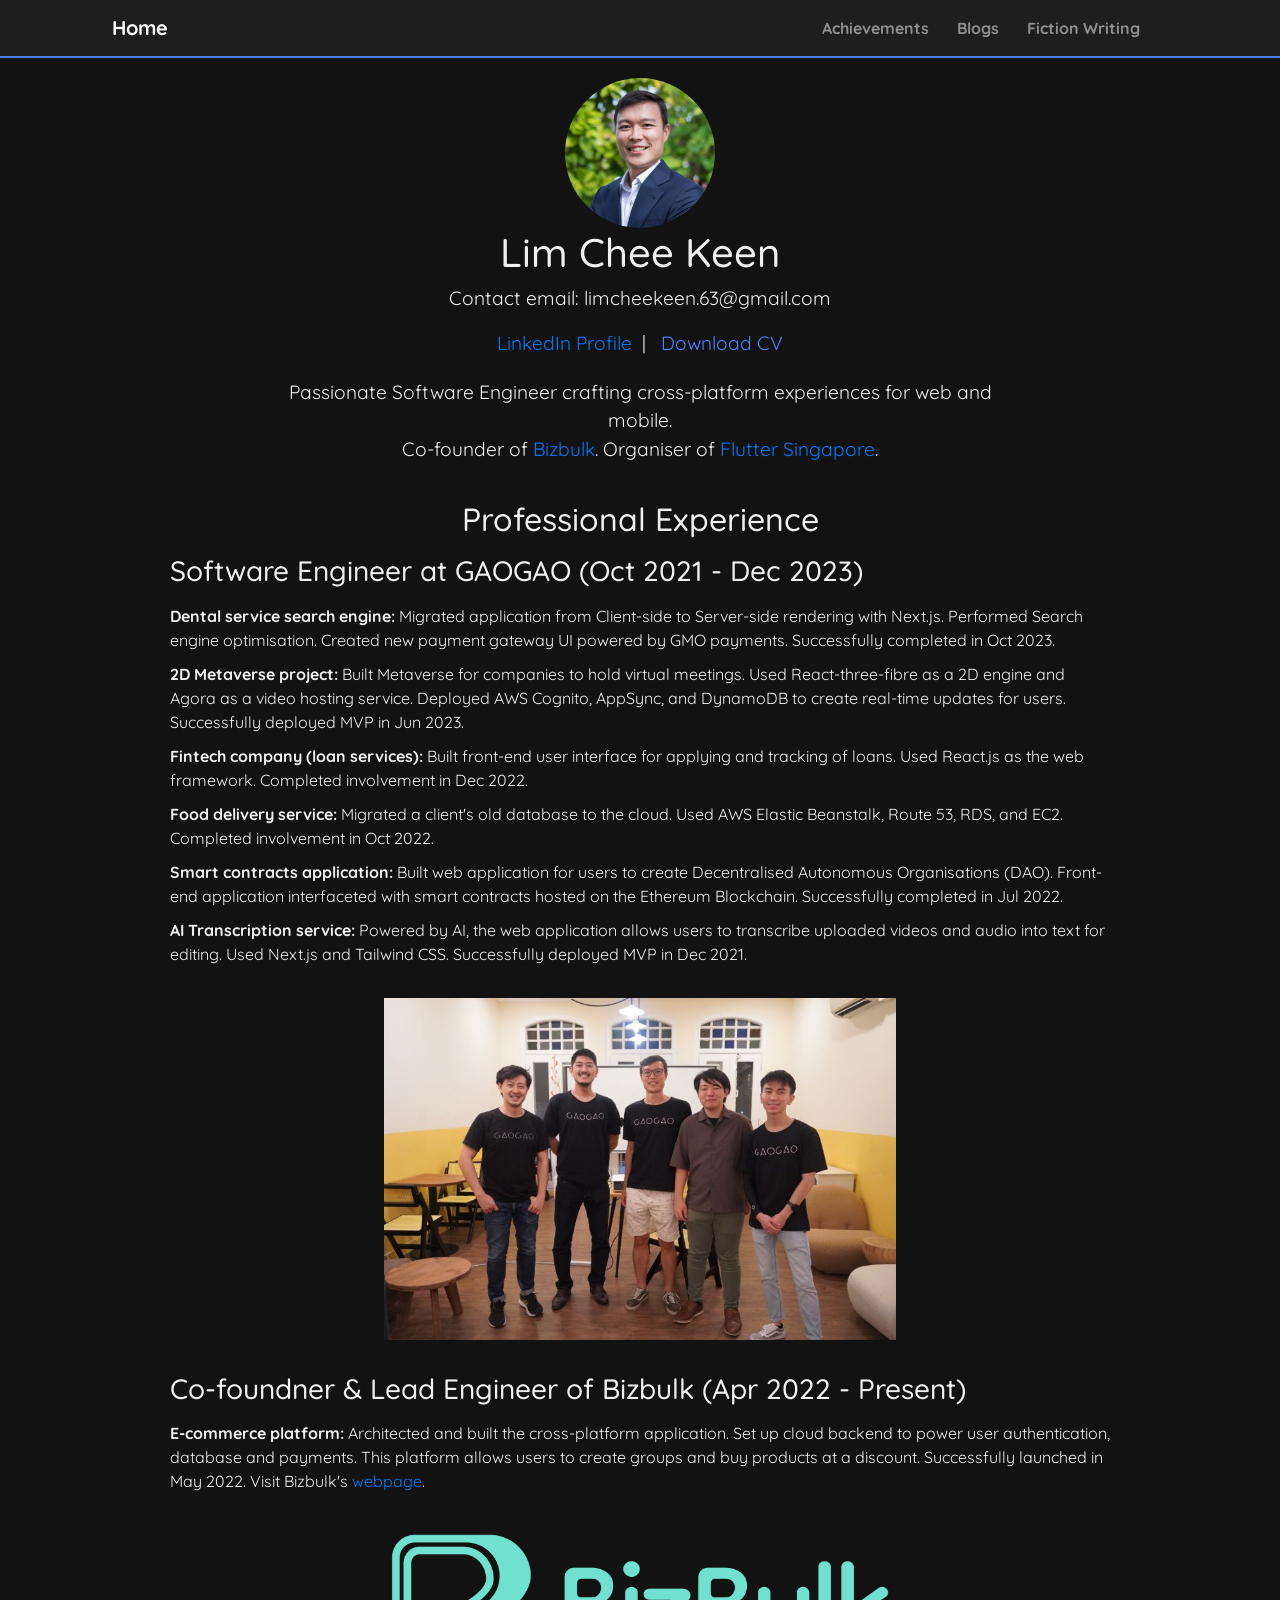
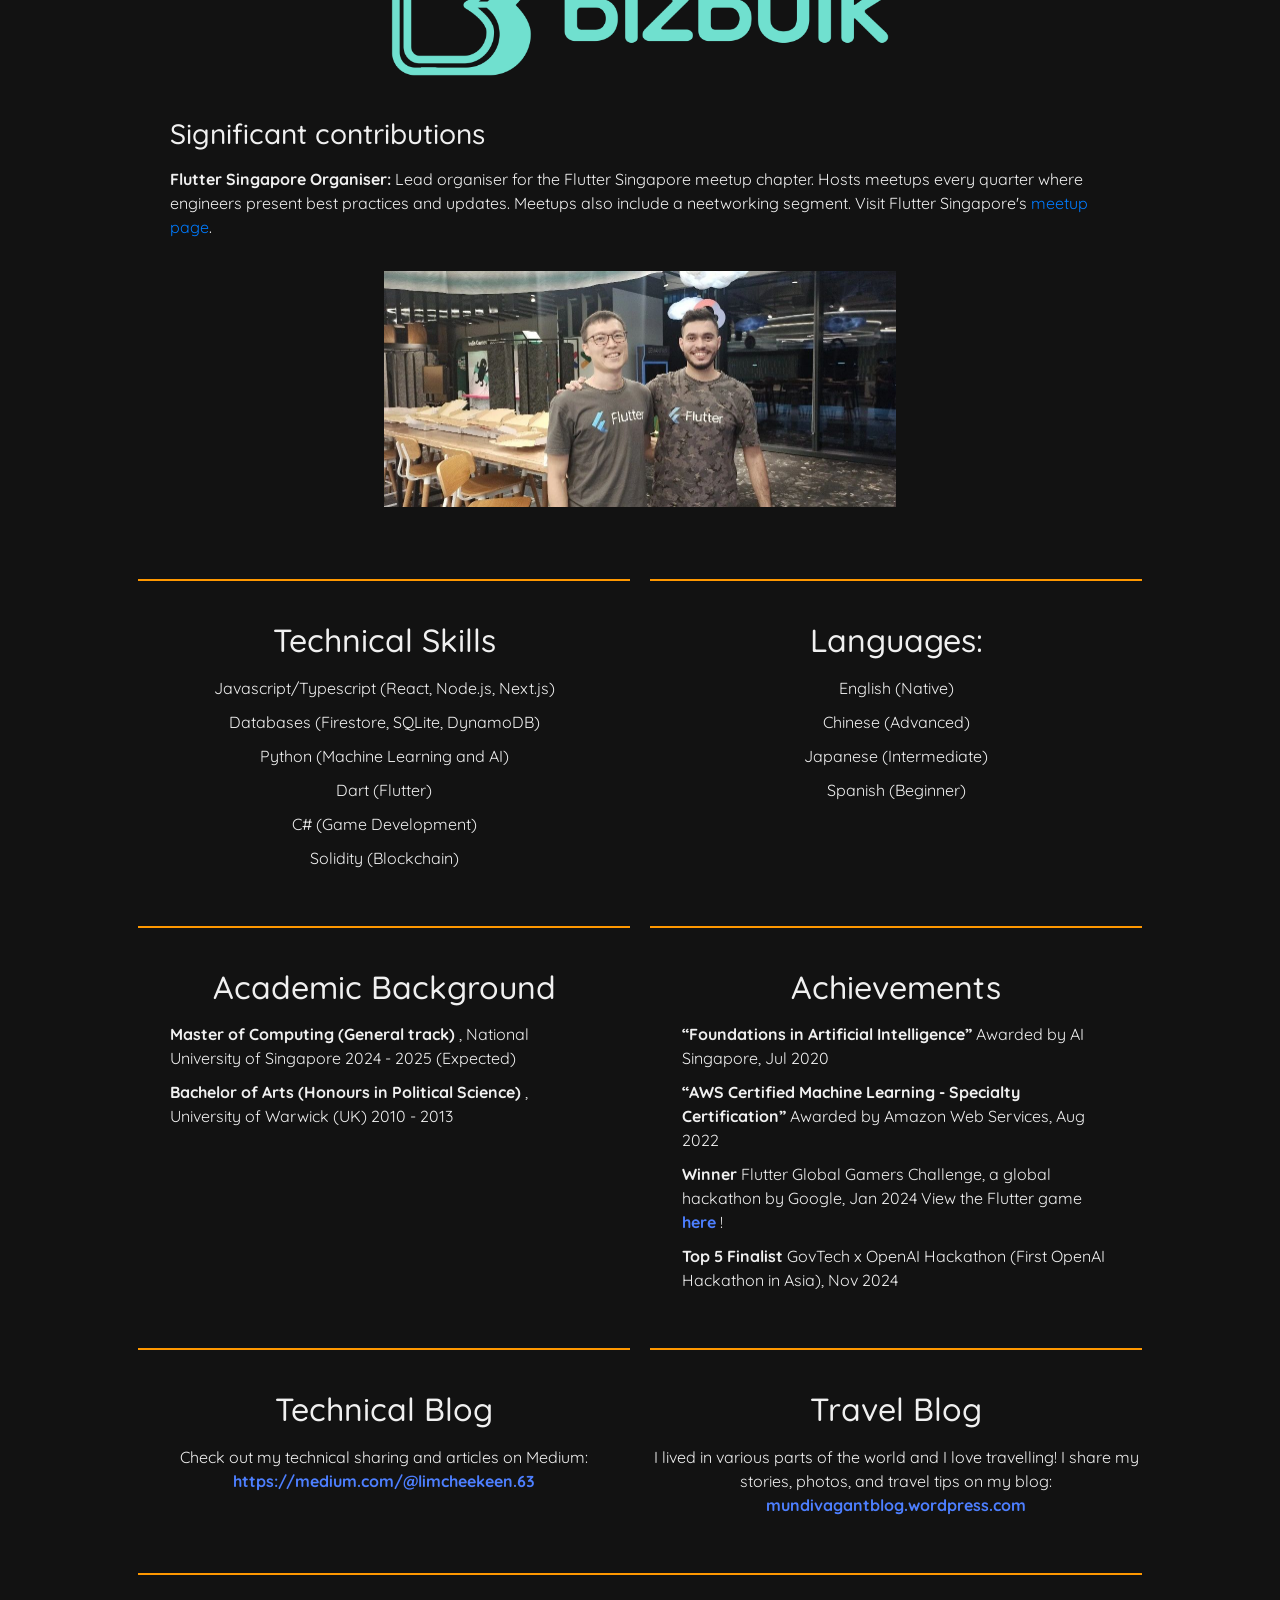
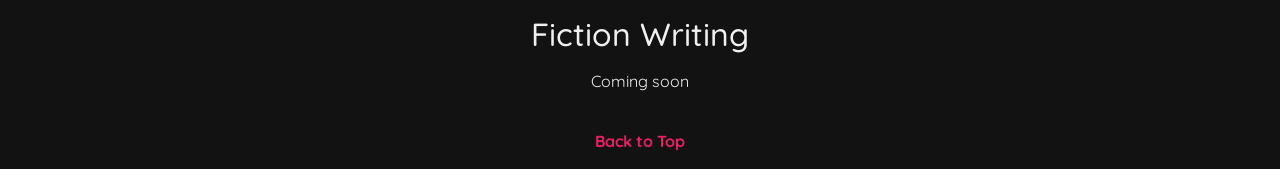
==== index.html @ 268c81da "revamped website" ====
<!DOCTYPE html>
<html lang="en">
  <head>
    <meta charset="UTF-8" />
    <meta name="viewport" content="width=device-width, initial-scale=1.0" />
    <title>Lim Chee Keen's CV</title>
    <link
      href="https://stackpath.bootstrapcdn.com/bootstrap/4.5.2/css/bootstrap.min.css"
      rel="stylesheet"
    />
    <link
      href="https://fonts.googleapis.com/css?family=Quicksand"
      rel="stylesheet"
    />
    <link rel="stylesheet" href="styles.css" />
  </head>

  <body>
    <nav class="navbar navbar-expand-lg navbar-dark">
      <a class="navbar-brand" href="#">Home</a>
      <button
        class="navbar-toggler"
        type="button"
        data-toggle="collapse"
        data-target="#navbarNav"
        aria-controls="navbarNav"
        aria-expanded="false"
        aria-label="Toggle navigation"
      >
        <span class="navbar-toggler-icon"></span>
      </button>
      <div class="collapse navbar-collapse" id="navbarNav">
        <ul class="navbar-nav ml-auto">
          <li class="nav-item">
            <a class="nav-link" href="#achievements">Achievements</a>
          </li>
          <li class="nav-item">
            <a class="nav-link" href="#blogs">Blogs</a>
          </li>
          <li class="nav-item">
            <a class="nav-link" href="#fiction">Fiction Writing</a>
          </li>
        </ul>
      </div>
    </nav>
    <div id="custom-scroller"></div>

    <div class="header-wrapper" id="home">
      <div class="header" id="home">
        <img src="profile_picture.png" alt="Lim Chee Keen's Profile Picture" />
        <h1>Lim Chee Keen</h1>
        <p>Contact email: limcheekeen.63@gmail.com</p>
        <a
          href="https://www.linkedin.com/in/chee-keen-lim-3487a0145/"
          target="_blank"
          >LinkedIn Profile</a
        >&nbsp; | &nbsp;
        <a href="lim_chee_keen.pdf" download style="color: #4d7fff"
          >Download CV</a
        >
        <p class="tagline">
          Passionate Software Engineer crafting cross-platform experiences for
          web and mobile.<br />
          Co-founder of
          <a href="https://bizbulk.com/" target="_blank">Bizbulk</a>. Organiser
          of
          <a href="https://www.meetup.com/flutter-singapore/" target="_blank"
            >Flutter Singapore</a
          >.
        </p>
      </div>
    </div>

    <div class="content">
      <div class="section">
        <h2 style="text-align: center">Professional Experience</h2>
        <h3>Software Engineer at GAOGAO (Oct 2021 - Dec 2023)</h3>
        <ul>
          <li>
            <strong>Dental service search engine:</strong> Migrated application
            from Client-side to Server-side rendering with Next.js. Performed
            Search engine optimisation. Created new payment gateway UI powered
            by GMO payments. Successfully completed in Oct 2023.
          </li>
          <li>
            <strong>2D Metaverse project:</strong> Built Metaverse for companies
            to hold virtual meetings. Used React-three-fibre as a 2D engine and
            Agora as a video hosting service. Deployed AWS Cognito, AppSync, and
            DynamoDB to create real-time updates for users. Successfully
            deployed MVP in Jun 2023.
          </li>
          <li>
            <strong>Fintech company (loan services):</strong> Built front-end
            user interface for applying and tracking of loans. Used React.js as
            the web framework. Completed involvement in Dec 2022.
          </li>
          <li>
            <strong>Food delivery service:</strong> Migrated a client's old
            database to the cloud. Used AWS Elastic Beanstalk, Route 53, RDS,
            and EC2. Completed involvement in Oct 2022.
          </li>
          <li>
            <strong>Smart contracts application:</strong> Built web application
            for users to create Decentralised Autonomous Organisations (DAO).
            Front-end application interfaceted with smart contracts hosted on
            the Ethereum Blockchain. Successfully completed in Jul 2022.
          </li>
          <li>
            <strong>AI Transcription service:</strong> Powered by AI, the web
            application allows users to transcribe uploaded videos and audio
            into text for editing. Used Next.js and Tailwind CSS. Successfully
            deployed MVP in Dec 2021.
          </li>
        </ul>
      </div>
      <div class="image-container">
        <img src="gaogao_team.jpg" alt="GAOGAO team" class="image" />
      </div>
      <div class="section">
        <h3>Co-foundner & Lead Engineer of Bizbulk (Apr 2022 - Present)</h3>
        <ul>
          <li>
            <strong>E-commerce platform:</strong> Architected and built the
            cross-platform application. Set up cloud backend to power user
            authentication, database and payments. This platform allows users to
            create groups and buy products at a discount. Successfully launched
            in May 2022. Visit Bizbulk's <a href="https://bizbulk.com/" target="_blank">webpage</a>.
          </li>
        </ul>
      </div>
      <div class="image-container">
        <img src="bizbulk_logo.png" alt="Bizbulk" class="image" />
      </div>
      <div class="section">
        <h3>Significant contributions</h3>
        <ul>
          <li>
            <strong>Flutter Singapore Organiser:</strong> Lead organiser for the
            Flutter Singapore meetup chapter. Hosts meetups every quarter where
            engineers present best practices and updates. Meetups also include a
            neetworking segment. Visit Flutter Singapore's <a href="https://www.meetup.com/flutter-singapore/" target="_blank"
            >meetup page</a
          >.
          </li>
        </ul>
      </div>
      <div class="image-container">
        <img src="flutter_org.jpg" alt="Flutter organiser" class="image" />
      </div>

      <div class="container">
        <div class="section">
          <hr
            style="border: 1px solid var(--section-separator); margin: 40px 0"
          />
          <h2>Technical Skills</h2>

          <ul style="text-align: center">
            <li style="color: var(--text-green)">
              Javascript/Typescript (React, Node.js, Next.js)
            </li>
            <li style="color: var(--text-orange)">
              Databases (Firestore, SQLite, DynamoDB)
            </li>
            <li style="color: var(--text-blue)">
              Python (Machine Learning and AI)
            </li>
            <li style="color: var(--text-orange)">Dart (Flutter)</li>
            <li style="color: var(--text-green)">C# (Game Development)</li>
            <li style="color: var(--text-orange)">Solidity (Blockchain)</li>
          </ul>
        </div>

        <div class="section">
          <hr
            style="border: 1px solid var(--section-separator); margin: 40px 0"
          />
          <h2>Languages:</h2>
          <ul style="text-align: center">
            <li style="color: var(--text-green)">English (Native)</li>
            <li style="color: var(--text-orange)">Chinese (Advanced)</li>
            <li style="color: var(--text-blue)">Japanese (Intermediate)</li>
            <li style="color: var(--text-orange)">Spanish (Beginner)</li>
          </ul>
        </div>
      </div>

      <div class="container" id="achievements">
        <div class="section">
          <hr
            style="border: 1px solid var(--section-separator); margin: 40px 0"
          />
          <h2>Academic Background</h2>
          <ul>
            <li>
              <strong>Master of Computing (General track)</strong>
              , National University of Singapore
              <span style="color: var(--text-green)"
                >2024 - 2025 (Expected)</span
              >
            </li>
            <li>
              <strong>Bachelor of Arts (Honours in Political Science)</strong>
              , University of Warwick (UK)
              <span style="color: var(--text-green)">2010 - 2013</span>
            </li>
          </ul>
        </div>

        <div class="section">
          <hr
            style="border: 1px solid var(--section-separator); margin: 40px 0"
          />
          <h2 style="text-align: center; color: var(--text-orange)">
            Achievements
          </h2>
          <ul class="achievements-list">
            <li>
              <strong>“Foundations in Artificial Intelligence”</strong>
              Awarded by
              <span style="color: var(--text-orange)">AI Singapore</span>,
              <span style="color: var(--text-green)">Jul 2020</span>
            </li>
            <li>
              <strong
                >“AWS Certified Machine Learning - Specialty
                Certification”</strong
              >
              Awarded by
              <span style="color: var(--text-orange)">Amazon Web Services</span
              >,
              <span style="color: var(--text-green)">Aug 2022</span>
            </li>
            <li>
              <strong>Winner</strong>
              Flutter Global Gamers Challenge, a global hackathon by
              <span style="color: var(--text-orange)">Google</span>,
              <span style="color: var(--text-green)">Jan 2024</span>
              View the Flutter game
              <a
                href="https://xjyribro.github.io/xjyribro.gomiland.io/"
                target="_blank"
                style="color: var(--highlight-blue); font-weight: bold"
              >
                here
              </a>!
            </li>
            <li>
              <strong>Top 5 Finalist</strong>
              GovTech x OpenAI Hackathon (First OpenAI Hackathon in Asia),
              <span style="color: var(--text-green)">Nov 2024</span>
            </li>
          </ul>
        </div>
      </div>

      <div class="container" id="blogs">
        <div class="section">
          <hr
            style="border: 1px solid var(--section-separator); margin: 40px 0"
          />
          <h2 style="text-align: center; color: var(--text-green)">
            Technical Blog
          </h2>
          <p style="text-align: center">
            Check out my technical sharing and articles on Medium: <br />
            <a
              href="https://medium.com/@limcheekeen.63"
              target="_blank"
              style="color: var(--highlight-blue); font-weight: bold"
            >
              https://medium.com/@limcheekeen.63
            </a>
          </p>
        </div>
        <div class="section" id="travel-blog">
          <hr
            style="border: 1px solid var(--section-separator); margin: 40px 0"
          />
          <h2 style="text-align: center; color: var(--text-orange)">
            Travel Blog
          </h2>
          <p style="text-align: center">
            I lived in various parts of the world and I love travelling! I share
            my stories, photos, and travel tips on my blog: <br />
            <a
              href="https://mundivagantblog.wordpress.com"
              target="_blank"
              style="color: var(--highlight-blue); font-weight: bold"
            >
              mundivagantblog.wordpress.com
            </a>
          </p>
        </div>
      </div>

      <div class="container" id="fiction">
        <div class="section">
          <hr
            style="border: 1px solid var(--section-separator); margin: 40px 0"
          />
          <h2 style="text-align: center; color: var(--text-green)">
            Fiction Writing
          </h2>
          <p style="text-align: center">Coming soon</p>
        </div>
      </div>
      <p style="text-align: center; margin-top: 20px">
        <a href="#home" style="color: var(--text-red); font-weight: bold"
          >Back to Top</a
        >
      </p>
    </div>
    <script src="https://code.jquery.com/jquery-3.6.0.min.js"></script>
    <script src="https://cdn.jsdelivr.net/npm/@popperjs/core@2.9.3/dist/umd/popper.min.js"></script>
    <script src="https://stackpath.bootstrapcdn.com/bootstrap/4.5.2/js/bootstrap.min.js"></script>
    <script>
      document.addEventListener("scroll", () => {
        const scrollTop =
          document.documentElement.scrollTop || document.body.scrollTop
        const scrollHeight =
          document.documentElement.scrollHeight -
          document.documentElement.clientHeight
        const scrollPercent = (scrollTop / scrollHeight) * 100

        document.getElementById("custom-scroller").style.width =
          scrollPercent + "%"
      })
    </script>
    <script>
      function updateGreenBarPosition() {
        const navbar = document.querySelector(".navbar") // Select the navbar
        const textGreen = document.getElementById("custom-scroller") // Select the green bar

        if (navbar && textGreen) {
          const navbarHeight = navbar.offsetHeight // Get the navbar height
          textGreen.style.top = `${navbarHeight}px` // Adjust the green bar position
        }
      }

      // Set up the ResizeObserver
      const navbar = document.querySelector(".navbar")
      if (navbar) {
        const resizeObserver = new ResizeObserver(() => {
          updateGreenBarPosition() // Callback when the navbar height changes
        })

        resizeObserver.observe(navbar) // Start observing the navbar element
      }

      // Run the function when the page loads
      window.addEventListener("DOMContentLoaded", updateGreenBarPosition)

      // Listen for the click event on the navbar toggler button
      const navbarToggler = document.querySelector(".navbar-toggler")
      if (navbarToggler) {
        navbarToggler.addEventListener("click", () => {
          // Force a reflow to ensure ResizeObserver gets triggered
          navbar.offsetHeight // Accessing this property forces the browser to recalculate layout
        })
      }
    </script>
  </body>
</html>
---- styles.css ----
:root {
  --primary-bg: #121212;
  --secondary-bg: #241a07;
  --primary-text: #f0f0f0;
  --primary-border: #4d7fff;
  --highlight-blue: #4d7fff;
  --scrollbar-bg: #1e1e1e;
  --scrollbar-thumb: #27324e;
  --scrollbar-thumb-hover: #5670be;
  --scrollbar-scroller: #4caf50;
  --section-separator: #ff9800;
  /* --text-blue: #4d7fff;
  --text-green: #4caf50;
  --text-orange: #ff9800; */
  --text-red: #e91e63;
  --navbar-height: 56px;
  --text-padding: 32px;
}

body {
  font-family: "Quicksand", sans-serif;
  background-color: var(--primary-bg);
  color: var(--primary-text);
  scrollbar-width: thin;
  scrollbar-color: var(--scrollbar-thumb) var(--scrollbar-bg);
}

.navbar {
  position: sticky;
  top: 0;
  z-index: 1000;
  background-color: var(--scrollbar-bg);
  border-bottom: 2px solid var(--primary-border);
}

@media (min-width: 600px) {
  .navbar {
    padding-left: 100px;
    padding-right: 100px;
  }
}

.navbar-content {
  display: flex;
  margin: auto;
  justify-content: space-between;
  width: 70%;
  align-items: center;
  margin: 0 auto;
}

.navbar a {
  color: var(--primary-text);
  font-weight: bold;
  margin-left: 12px;
}

.navbar a:hover {
  color: var(--highlight-blue);
}

.navbar-toggler {
  border: none;
}

#custom-scroller {
  position: fixed;
  left: 0;
  width: 100%;
  height: 5px;
  background-color: var(--scrollbar-scroller);
  z-index: 1001;
}

a[href="#home"] {
  text-decoration: none;
}

@keyframes gradientScroll {
  0% {
    background-position: 0% 0%;
  }
  50% {
    background-position: 100% 0%;
  }
  100% {
    background-position: 0% 0%;
  }
}

.header-wrapper {
  width: 100%;
  background: linear-gradient(
    to right,
    #121212,
    #121212,
    #121212,
    #1a130a,
    #241a0f,
    #2d2013
  );
  background-size: 1100% 100%;
  animation: gradientScroll 10s linear infinite;
}

.header {
  text-align: center;
  margin-left: auto;
  margin-right: auto;
  font-size: 1.2em;
  padding-top: 20px;
  padding-bottom: 10px;
  margin-bottom: 10px;
  width: 60%;
}

.header img {
  width: 150px;
  border-radius: 50%;
}

.image-container {
  margin-top: 32px;
  margin-bottom: 32px;
  text-align: center;
}

.image {
  max-width: 50%;
  height: auto;
  display: inline-block;
}

.tagline {
  margin-top: 20px;
}

h2 {
  text-align: center;
  padding-left: var(--text-padding);
  padding-right: var(--text-padding);
  margin-bottom: 16px;
}

h3 {
  color: var(--primary-text);
  padding-left: var(--text-padding);
  padding-right: var(--text-padding);
  margin-bottom: 16px;
}

.content {
  margin-left: auto;
  margin-right: auto;
  width: 80%;
}

.container {
  display: flex;
  flex-direction: column;
  padding: 0;
}

.section {
  flex: 1;
}

ul {
  list-style-type: none;
  padding-left: var(--text-padding);
  padding-right: var(--text-padding);
}

.section li {
  margin-bottom: 10px;
}

@media (min-width: 1024px) {
  .container {
    flex-direction: row;
    align-items: flex-start;
    padding: 0;
  }
  .section {
    margin: 0 10px;
  }
}

::-webkit-scrollbar {
  width: 12px;
}

::-webkit-scrollbar-track {
  background: var(--scrollbar-bg);
  border-radius: 10px;
}

::-webkit-scrollbar-thumb {
  background-color: var(--scrollbar-thumb);
  border-radius: 10px;
  border: 3px solid var(--scrollbar-bg);
}

::-webkit-scrollbar-thumb:hover {
  background-color: var(--scrollbar-thumb-hover);
}
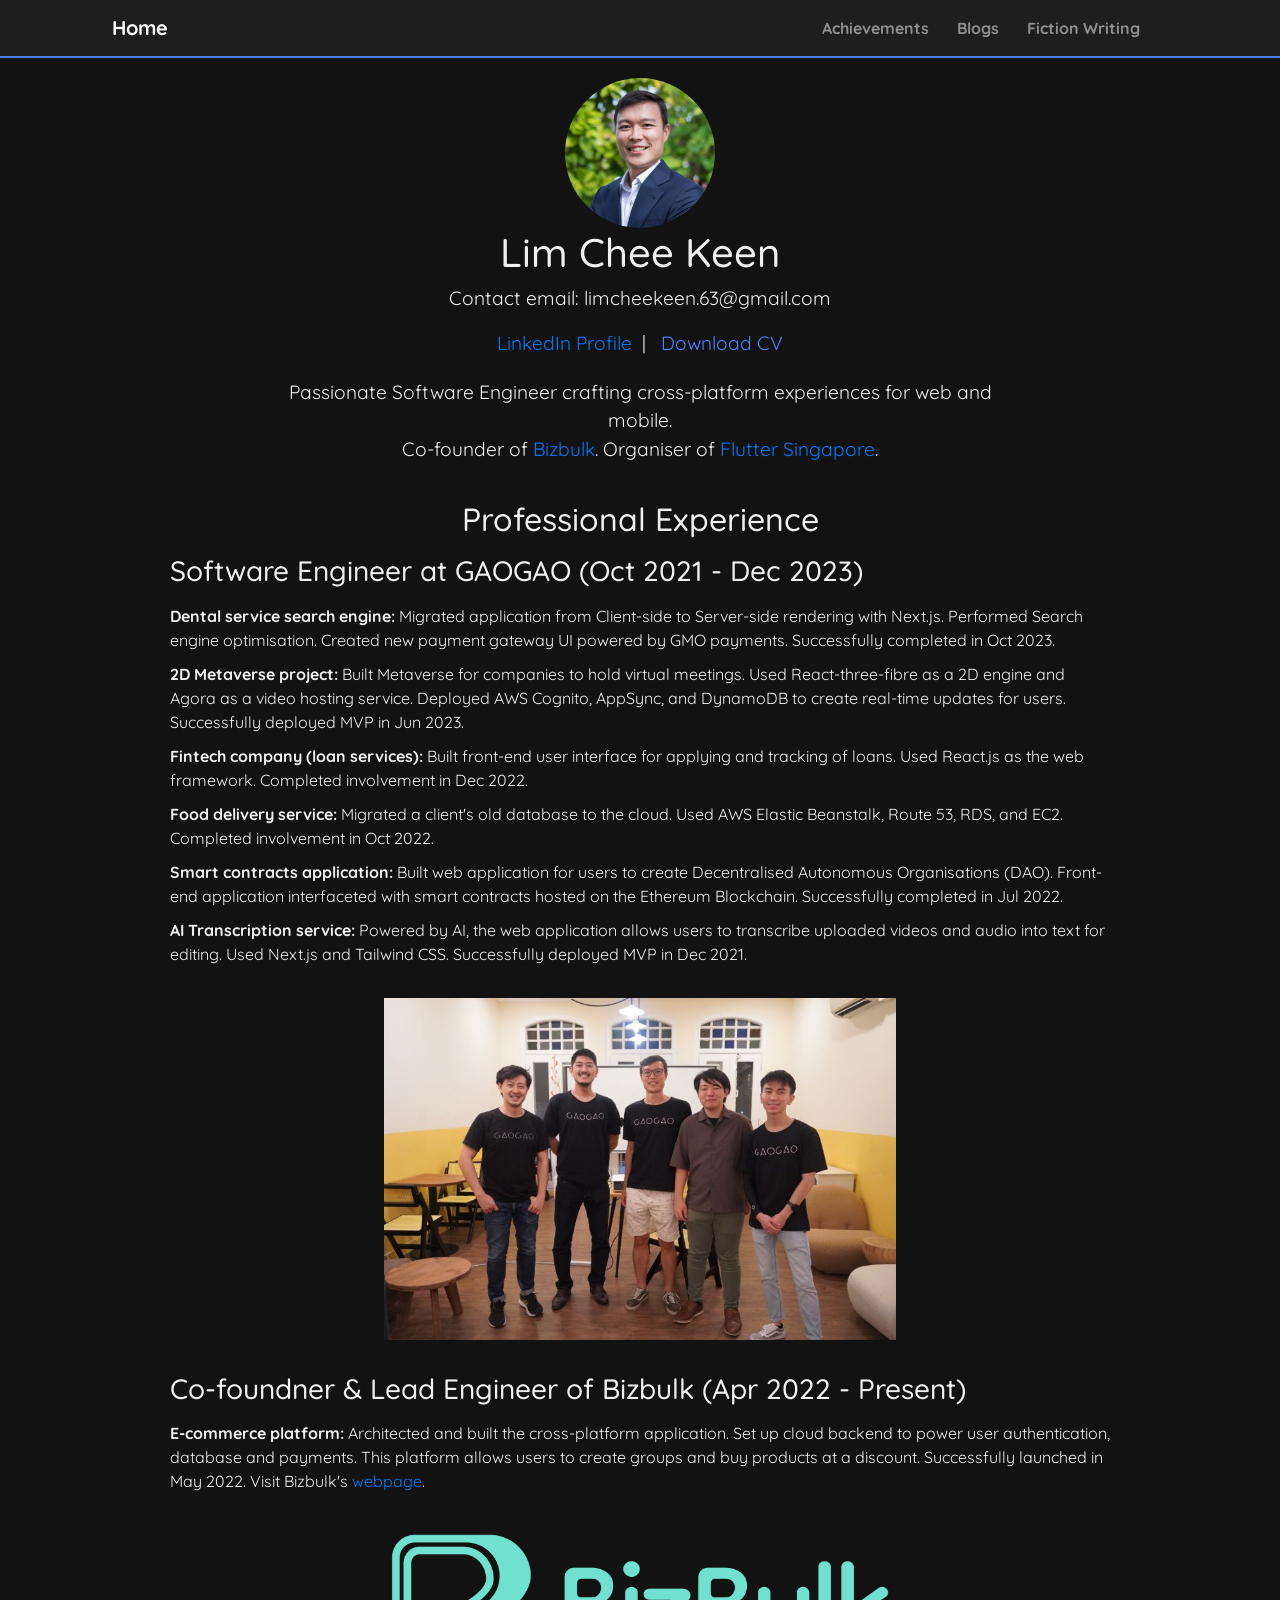
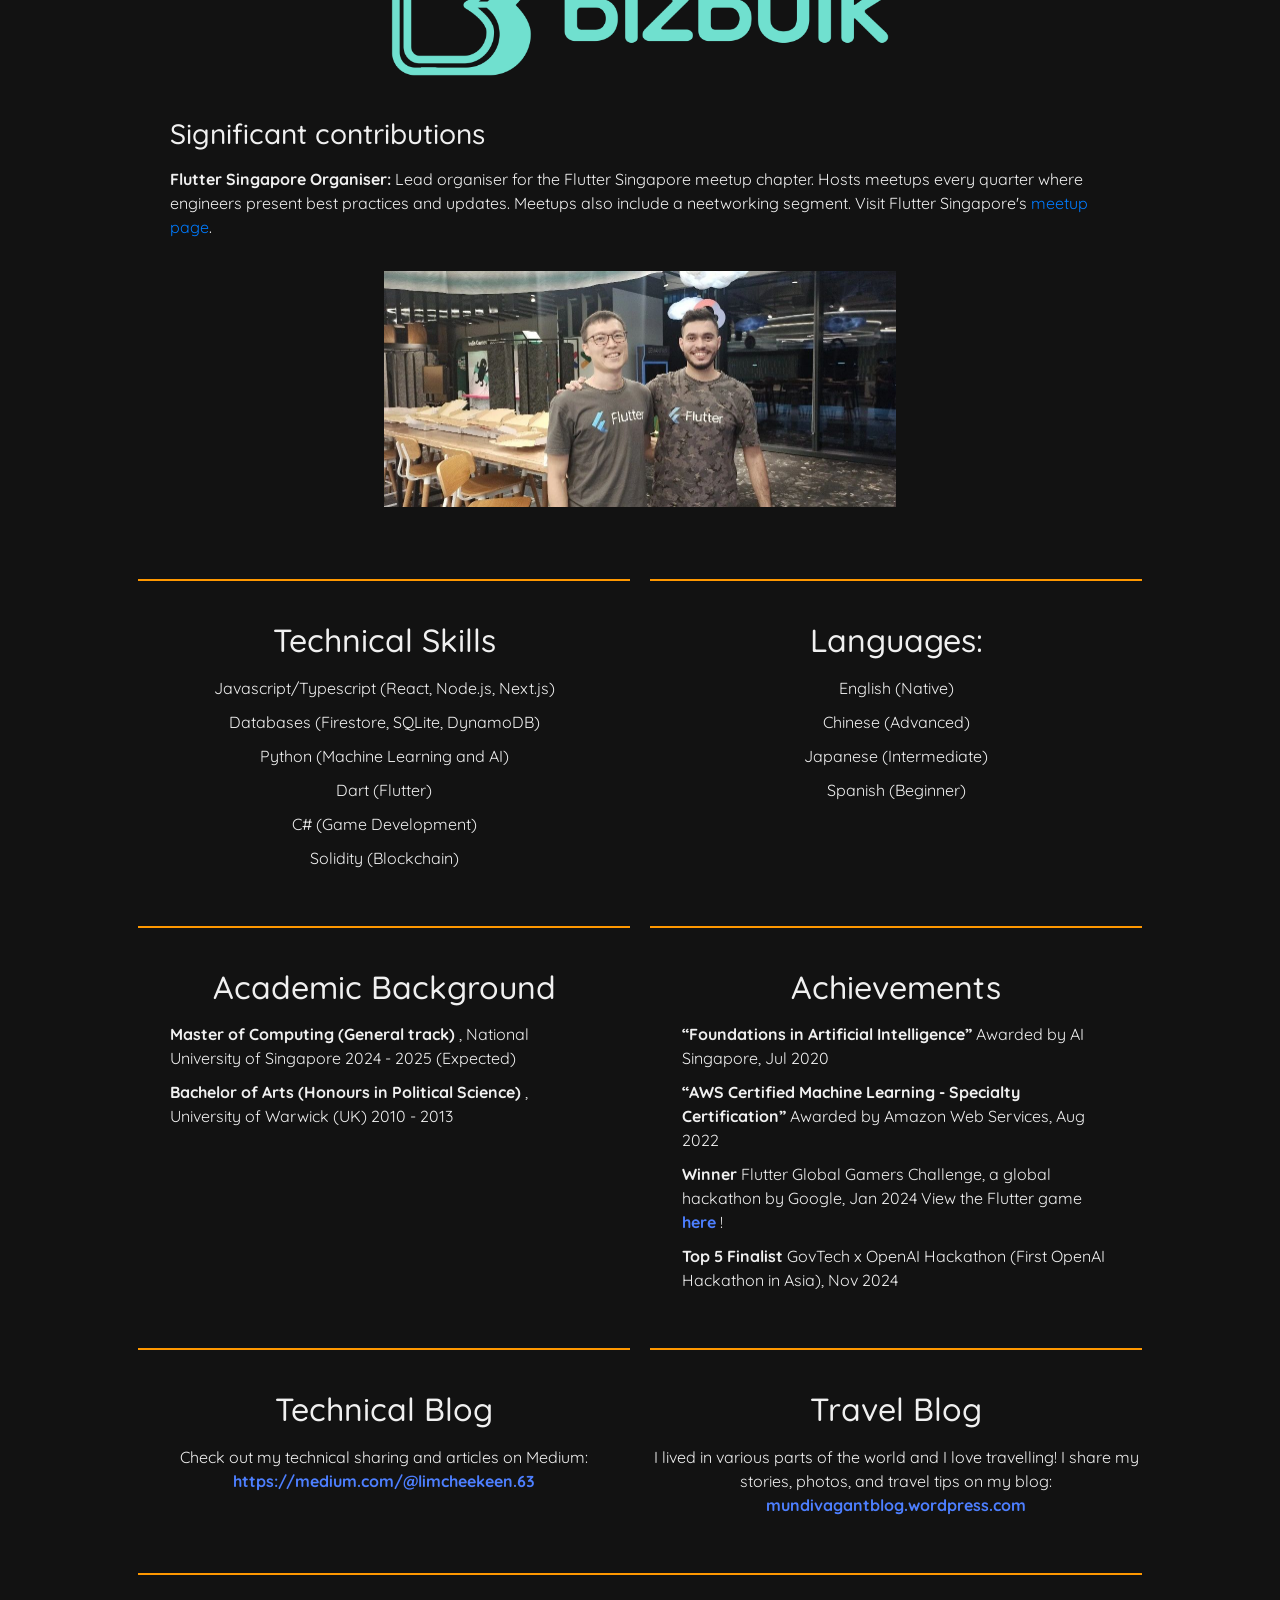
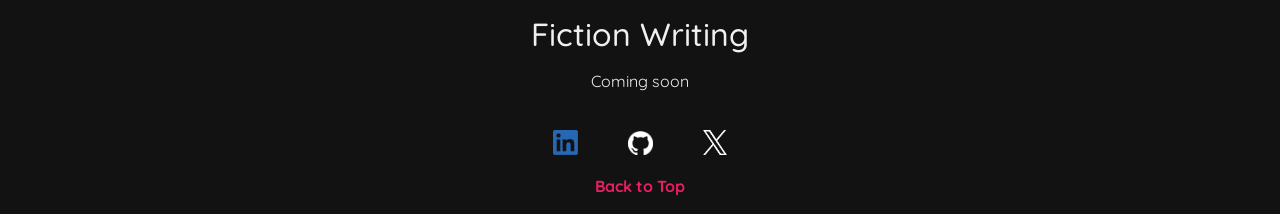
==== commit de6d21ff: "added animation for webpage. added social icons" ====
--- a/index.html
+++ b/index.html
@@ -124,7 +124,8 @@
             cross-platform application. Set up cloud backend to power user
             authentication, database and payments. This platform allows users to
             create groups and buy products at a discount. Successfully launched
-            in May 2022. Visit Bizbulk's <a href="https://bizbulk.com/" target="_blank">webpage</a>.
+            in May 2022. Visit Bizbulk's
+            <a href="https://bizbulk.com/" target="_blank">webpage</a>.
           </li>
         </ul>
       </div>
@@ -138,9 +139,10 @@
             <strong>Flutter Singapore Organiser:</strong> Lead organiser for the
             Flutter Singapore meetup chapter. Hosts meetups every quarter where
             engineers present best practices and updates. Meetups also include a
-            neetworking segment. Visit Flutter Singapore's <a href="https://www.meetup.com/flutter-singapore/" target="_blank"
-            >meetup page</a
-          >.
+            neetworking segment. Visit Flutter Singapore's
+            <a href="https://www.meetup.com/flutter-singapore/" target="_blank"
+              >meetup page</a
+            >.
           </li>
         </ul>
       </div>
@@ -242,8 +244,8 @@
                 target="_blank"
                 style="color: var(--highlight-blue); font-weight: bold"
               >
-                here
-              </a>!
+                here </a
+              >!
             </li>
             <li>
               <strong>Top 5 Finalist</strong>
@@ -305,6 +307,27 @@
           <p style="text-align: center">Coming soon</p>
         </div>
       </div>
+
+      <div class="social-icons">
+        <a
+          href="https://www.linkedin.com/in/ck-lim11/"
+          target="_blank"
+          aria-label="LinkedIn"
+        >
+          <img src="linkedin.png" alt="LinkedIn Icon" />
+        </a>
+        <a
+          href="https://github.com/xjyribro"
+          target="_blank"
+          aria-label="GitHub"
+        >
+          <img src="github.png" alt="GitHub Icon" />
+        </a>
+        <a href="https://x.com/lcheekeen" target="_blank" aria-label="Twitter">
+          <img src="x_icon.png" alt="Twitter Icon" />
+        </a>
+      </div>
+
       <p style="text-align: center; margin-top: 20px">
         <a href="#home" style="color: var(--text-red); font-weight: bold"
           >Back to Top</a
@@ -360,5 +383,26 @@
         })
       }
     </script>
+    <script>
+      document.addEventListener("DOMContentLoaded", () => {
+        const images = document.querySelectorAll(".image")
+
+        const observer = new IntersectionObserver(
+          (entries) => {
+            entries.forEach((entry) => {
+              if (entry.isIntersecting) {
+                entry.target.classList.add("visible")
+                observer.unobserve(entry.target) // Stop observing after it's visible
+              }
+            })
+          },
+          { threshold: 0.1 } // Trigger when 10% of the image is visible
+        )
+
+        images.forEach((image) => {
+          observer.observe(image)
+        })
+      })
+    </script>
   </body>
 </html>
--- a/styles.css
+++ b/styles.css
@@ -119,6 +119,31 @@
   border-radius: 50%;
 }
 
+.social-icons {
+  margin: 20px 0;
+  display: flex;
+  justify-content: center;
+  gap: 50px;
+}
+
+.social-icons a {
+  display: inline-block;
+  width: 25px;
+  height: 25px;
+  transition: transform 0.3s ease;
+}
+
+.social-icons a img {
+  width: 100%;
+  height: 100%;
+  object-fit: contain;
+}
+
+.social-icons a:hover {
+  transform: scale(1.2);
+  cursor: pointer;
+}
+
 .image-container {
   margin-top: 32px;
   margin-bottom: 32px;
@@ -129,6 +154,14 @@
   max-width: 50%;
   height: auto;
   display: inline-block;
+  transition: transform 1.5s ease;
+  transform: scale(1.2);
+  opacity: 0;
+}
+
+.image.visible {
+  transform: scale(1);
+  opacity: 1;
 }
 
 .tagline {
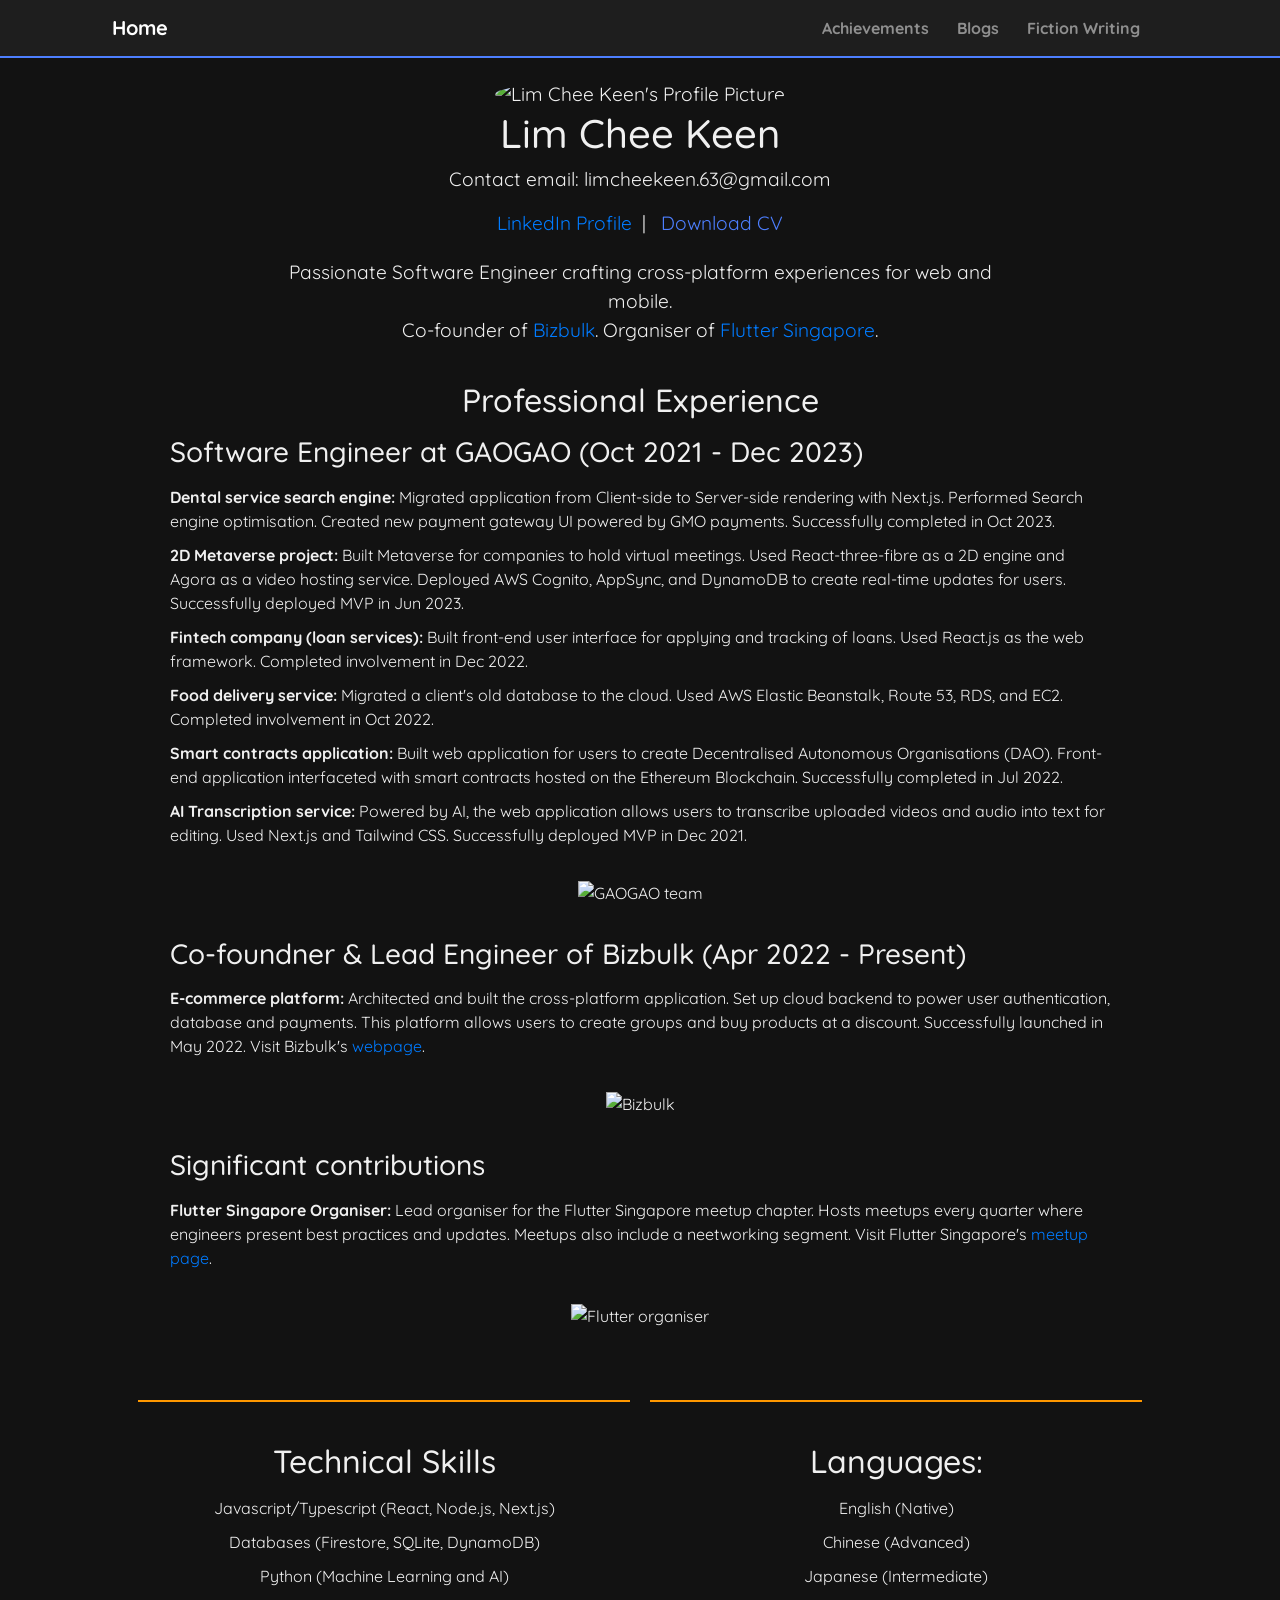
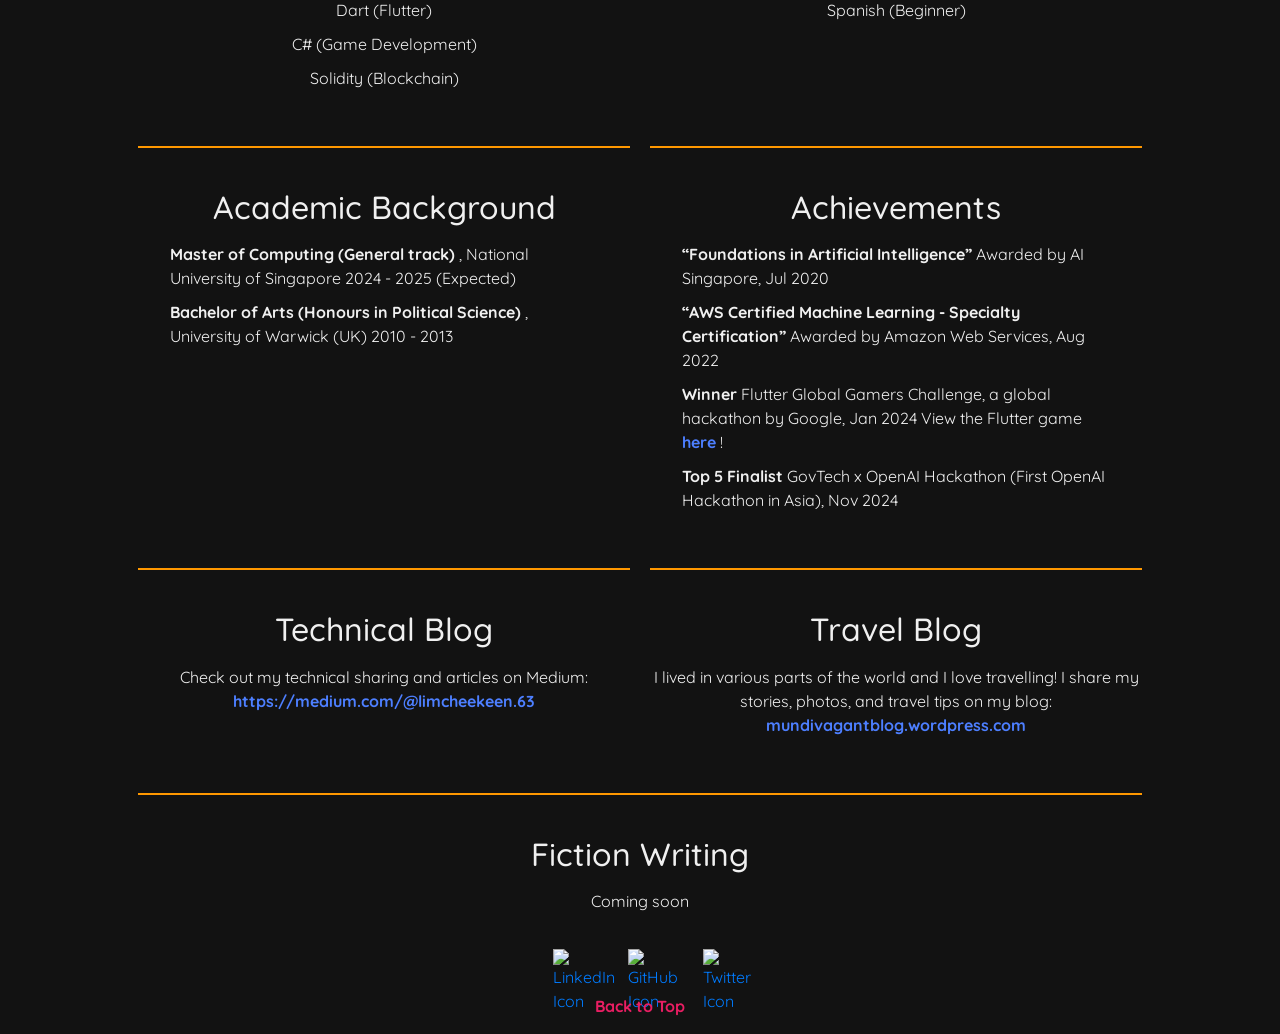
==== commit 9569aeed: "create folder for images" ====
--- a/index.html
+++ b/index.html
@@ -47,7 +47,7 @@
 
     <div class="header-wrapper" id="home">
       <div class="header" id="home">
-        <img src="profile_picture.png" alt="Lim Chee Keen's Profile Picture" />
+        <img src="public/profile_picture.png" alt="Lim Chee Keen's Profile Picture" />
         <h1>Lim Chee Keen</h1>
         <p>Contact email: limcheekeen.63@gmail.com</p>
         <a
@@ -114,7 +114,7 @@
         </ul>
       </div>
       <div class="image-container">
-        <img src="gaogao_team.jpg" alt="GAOGAO team" class="image" />
+        <img src="public/gaogao_team.jpg" alt="GAOGAO team" class="image" />
       </div>
       <div class="section">
         <h3>Co-foundner & Lead Engineer of Bizbulk (Apr 2022 - Present)</h3>
@@ -130,7 +130,7 @@
         </ul>
       </div>
       <div class="image-container">
-        <img src="bizbulk_logo.png" alt="Bizbulk" class="image" />
+        <img src="public/bizbulk_logo.png" alt="Bizbulk" class="image" />
       </div>
       <div class="section">
         <h3>Significant contributions</h3>
@@ -147,7 +147,7 @@
         </ul>
       </div>
       <div class="image-container">
-        <img src="flutter_org.jpg" alt="Flutter organiser" class="image" />
+        <img src="public/flutter_org.jpg" alt="Flutter organiser" class="image" />
       </div>
 
       <div class="container">
@@ -314,17 +314,17 @@
           target="_blank"
           aria-label="LinkedIn"
         >
-          <img src="linkedin.png" alt="LinkedIn Icon" />
+          <img src="public/linkedin.png" alt="LinkedIn Icon" />
         </a>
         <a
           href="https://github.com/xjyribro"
           target="_blank"
           aria-label="GitHub"
         >
-          <img src="github.png" alt="GitHub Icon" />
+          <img src="public/github.png" alt="GitHub Icon" />
         </a>
         <a href="https://x.com/lcheekeen" target="_blank" aria-label="Twitter">
-          <img src="x_icon.png" alt="Twitter Icon" />
+          <img src="public/x_icon.png" alt="Twitter Icon" />
         </a>
       </div>
 
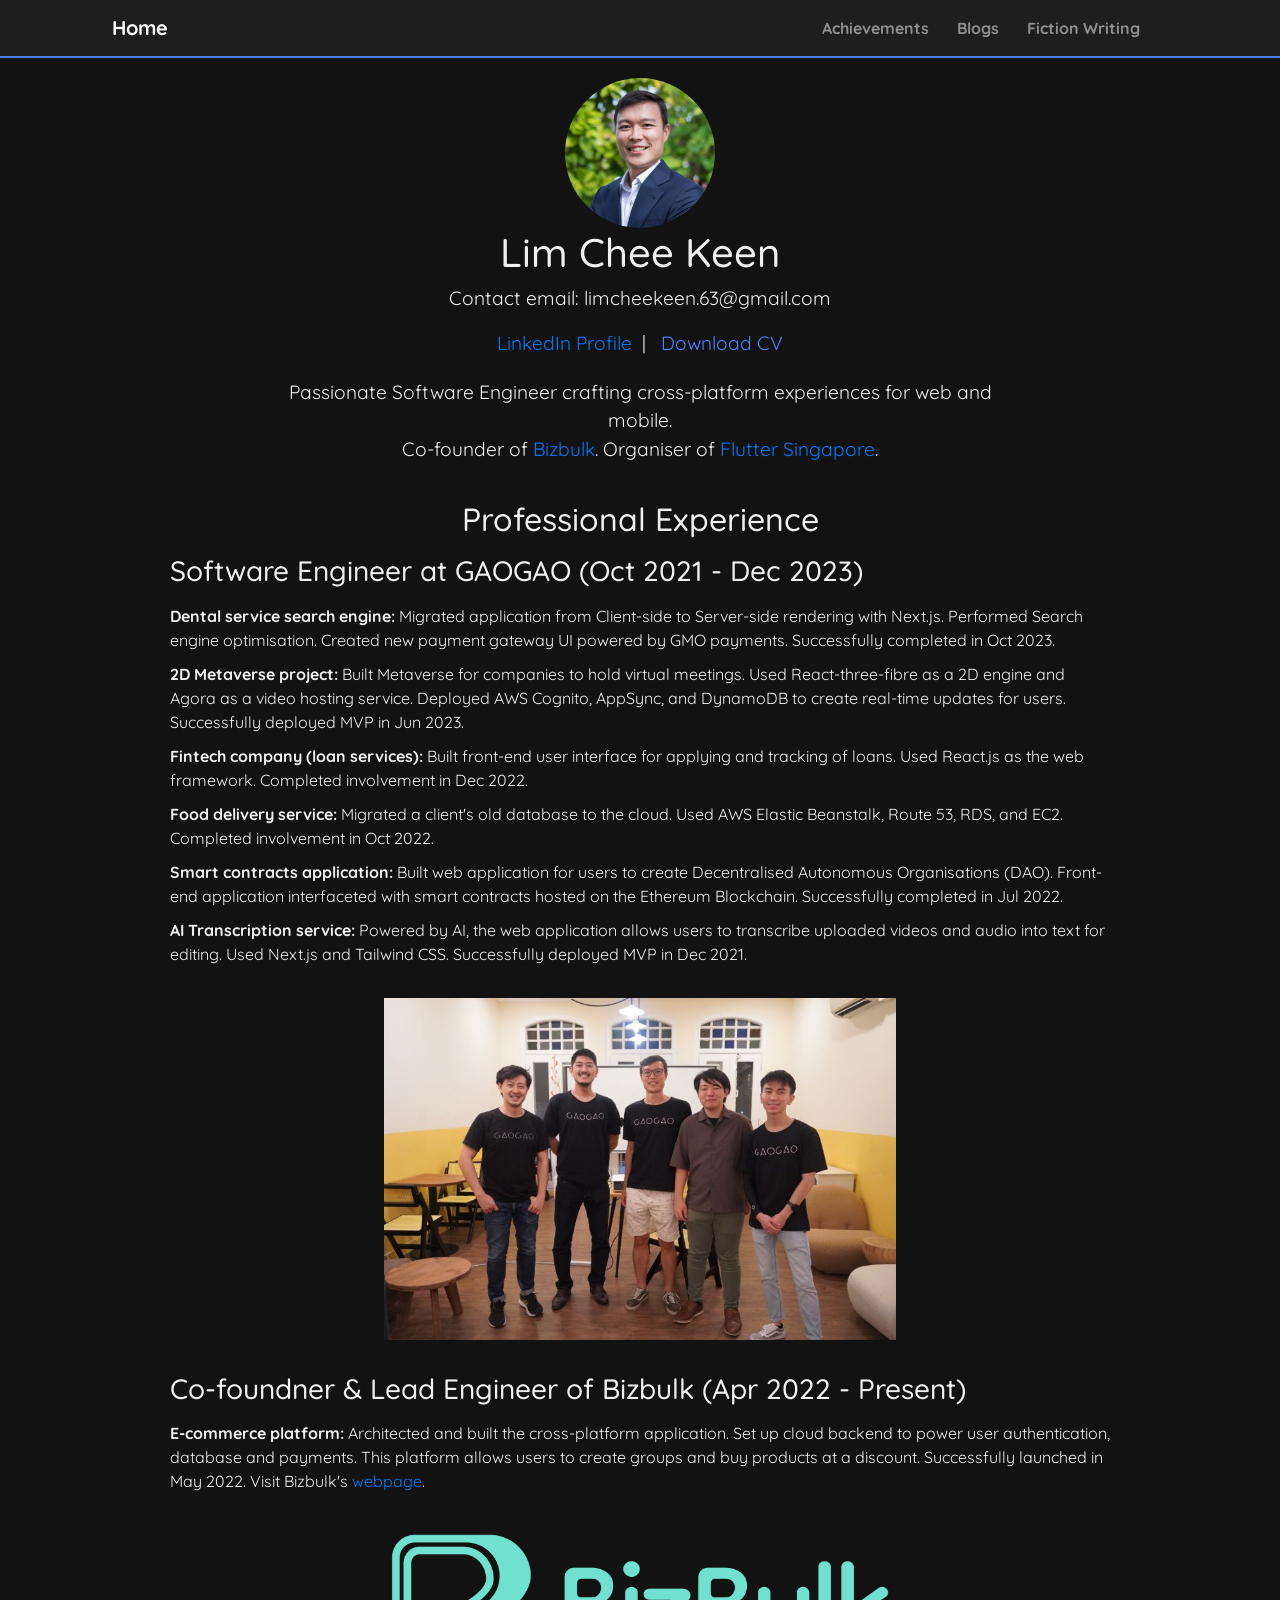
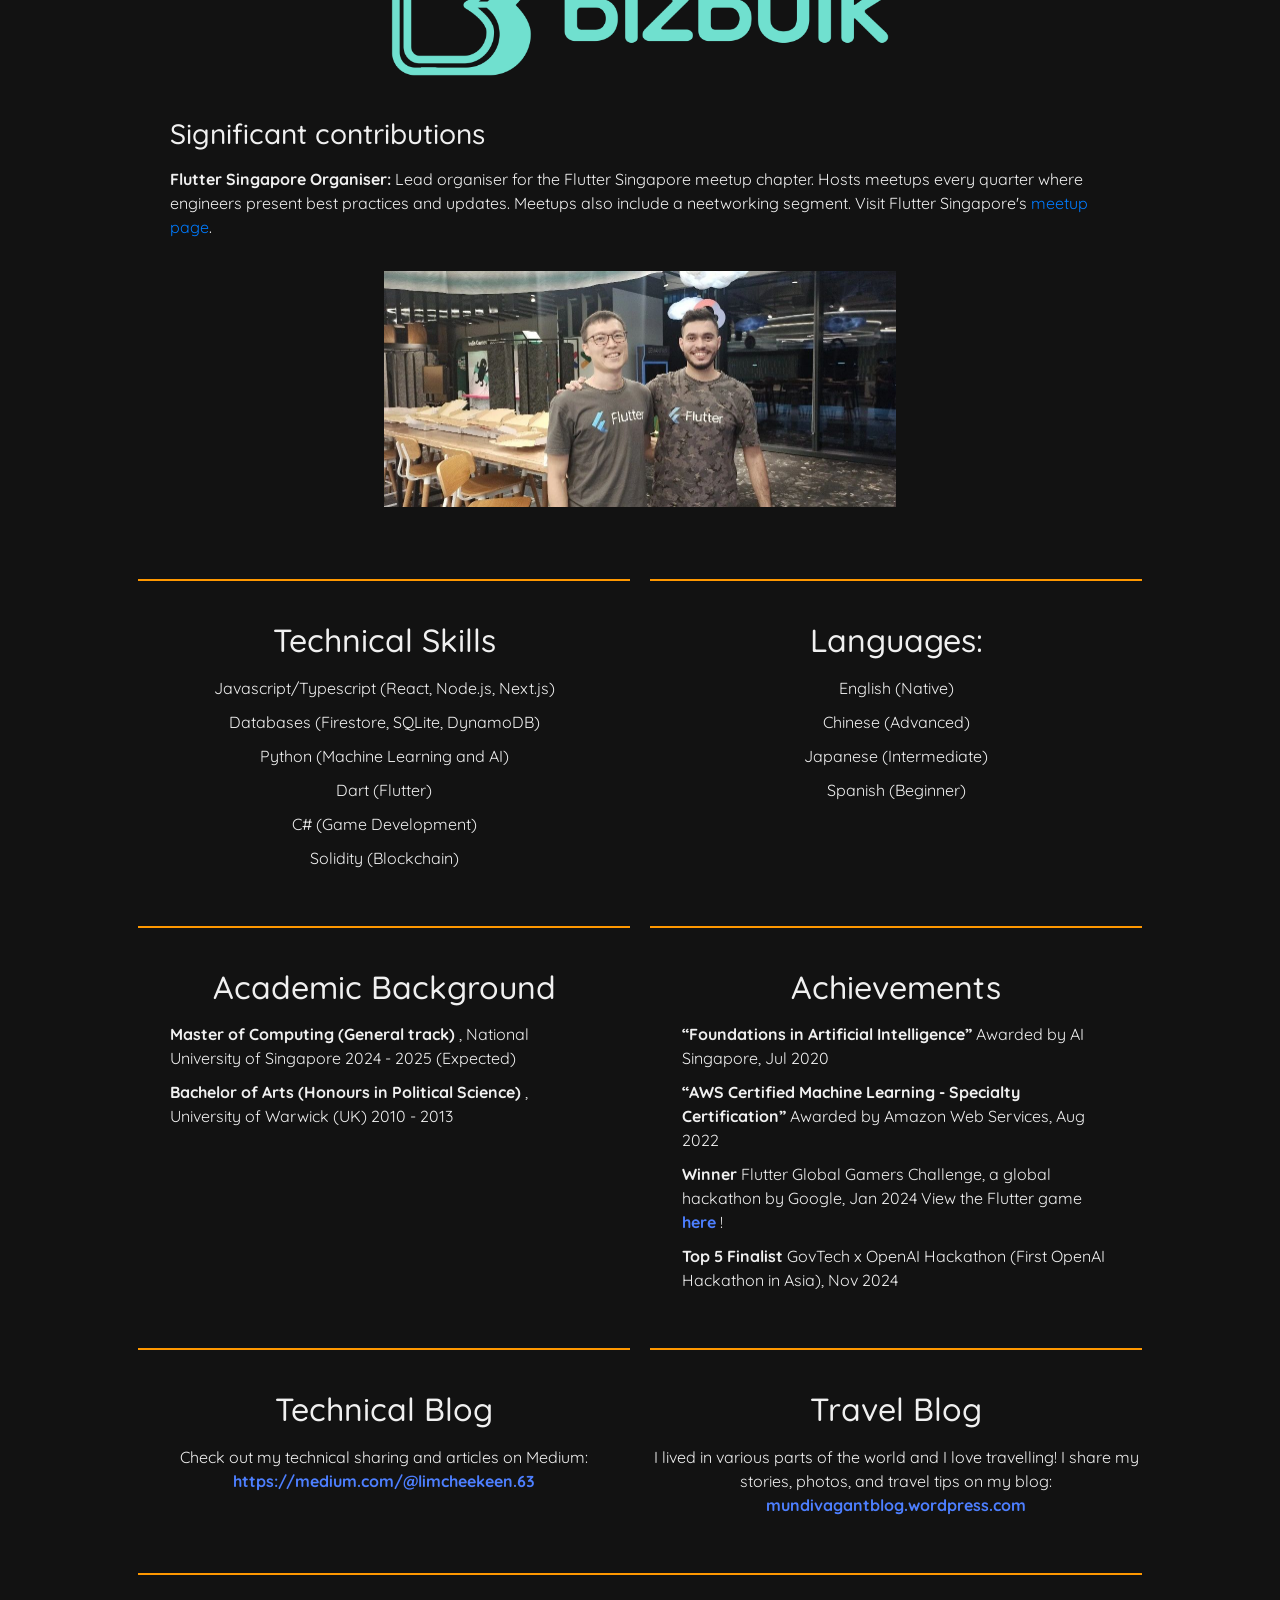
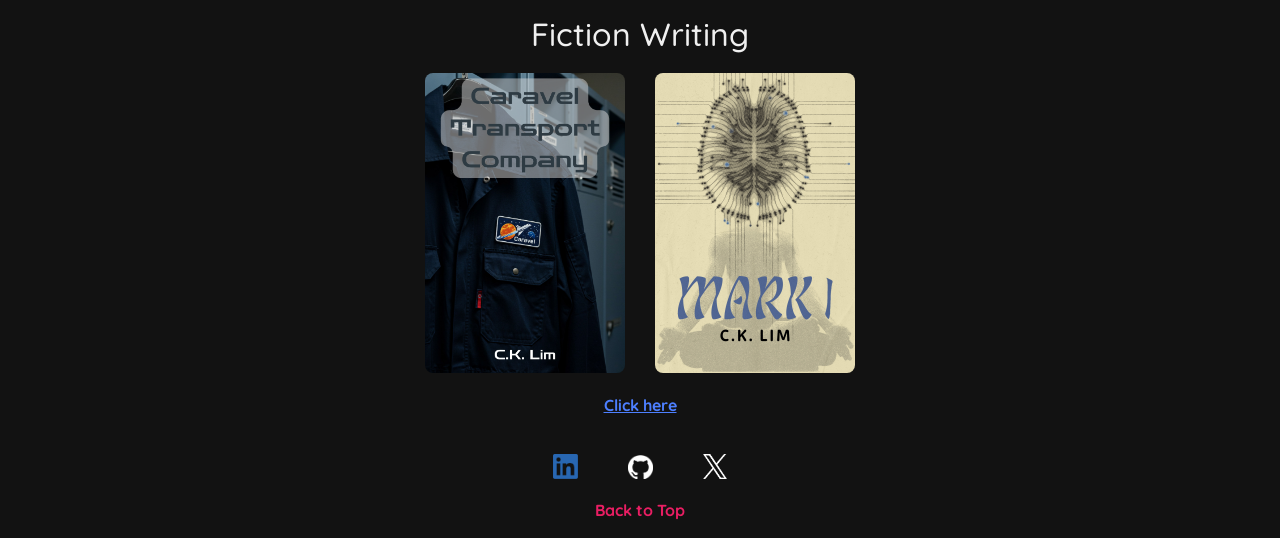
==== commit 1e74361a: "added publishing page" ====
--- a/index.html
+++ b/index.html
@@ -304,7 +304,19 @@
           <h2 style="text-align: center; color: var(--text-green)">
             Fiction Writing
           </h2>
-          <p style="text-align: center">Coming soon</p>
+          <div class="books-preview">
+            <div class="book-preview">
+              <img src="public/caravel_cover.png" alt="Caravel Book Cover" class="book-cover-preview" />
+            </div>
+            <div class="book-preview">
+              <img src="public/marki_cover_.jpg" alt="Marki Book Cover" class="book-cover-preview" />
+            </div>
+          </div>
+          <p style="text-align: center; margin-top: 20px">
+            <a href="publishing.html" style="color: var(--highlight-blue); font-weight: bold; text-decoration: underline;">
+              Click here
+            </a>
+          </p>
         </div>
       </div>
 
--- a/styles.css
+++ b/styles.css
@@ -237,3 +237,97 @@
 ::-webkit-scrollbar-thumb:hover {
   background-color: var(--scrollbar-thumb-hover);
 }
+
+.books-preview {
+  display: flex;
+  justify-content: center;
+  gap: 30px;
+  margin: 20px 0;
+}
+
+.book-preview {
+  flex: 0 1 200px;
+  text-align: center;
+}
+
+.book-cover-preview {
+  width: 200px;
+  height: 300px;
+  object-fit: cover;
+  border-radius: 8px;
+  transition: transform 0.3s ease;
+}
+
+.book-cover-preview:hover {
+  transform: scale(1.05);
+}
+
+.books-container {
+  display: flex;
+  flex-direction: row;
+  align-items: flex-start;
+  padding: 0;
+}
+
+.book-item {
+  flex: 1;
+  text-align: center;
+  margin: 0 10px;
+}
+
+.book-cover {
+  width: 200px;
+  height: 250px;
+  object-fit: contain;
+  border-radius: 8px;
+  margin-bottom: 15px;
+  transition: transform 0.3s ease;
+}
+
+.book-cover:hover {
+  transform: scale(1.05);
+}
+
+.book-item h3 {
+  color: var(--highlight-blue);
+  margin: 15px 0 10px 0;
+  padding: 0;
+}
+
+.book-item p {
+  color: var(--primary-text);
+  font-size: 0.9em;
+  line-height: 1.4;
+}
+
+@media (max-width: 1024px) {
+  .books-container {
+    flex-direction: column;
+  }
+  
+  .book-item {
+    margin: 10px 0;
+  }
+}
+
+@media (max-width: 768px) {
+  .books-preview {
+    flex-direction: column;
+    align-items: center;
+    gap: 20px;
+  }
+  
+  .book-preview {
+    flex: none;
+  }
+  
+  .book-cover-preview {
+    width: 150px;
+    height: 225px;
+  }
+  
+  .book-cover {
+    width: 150px;
+    height: 200px;
+  }
+}
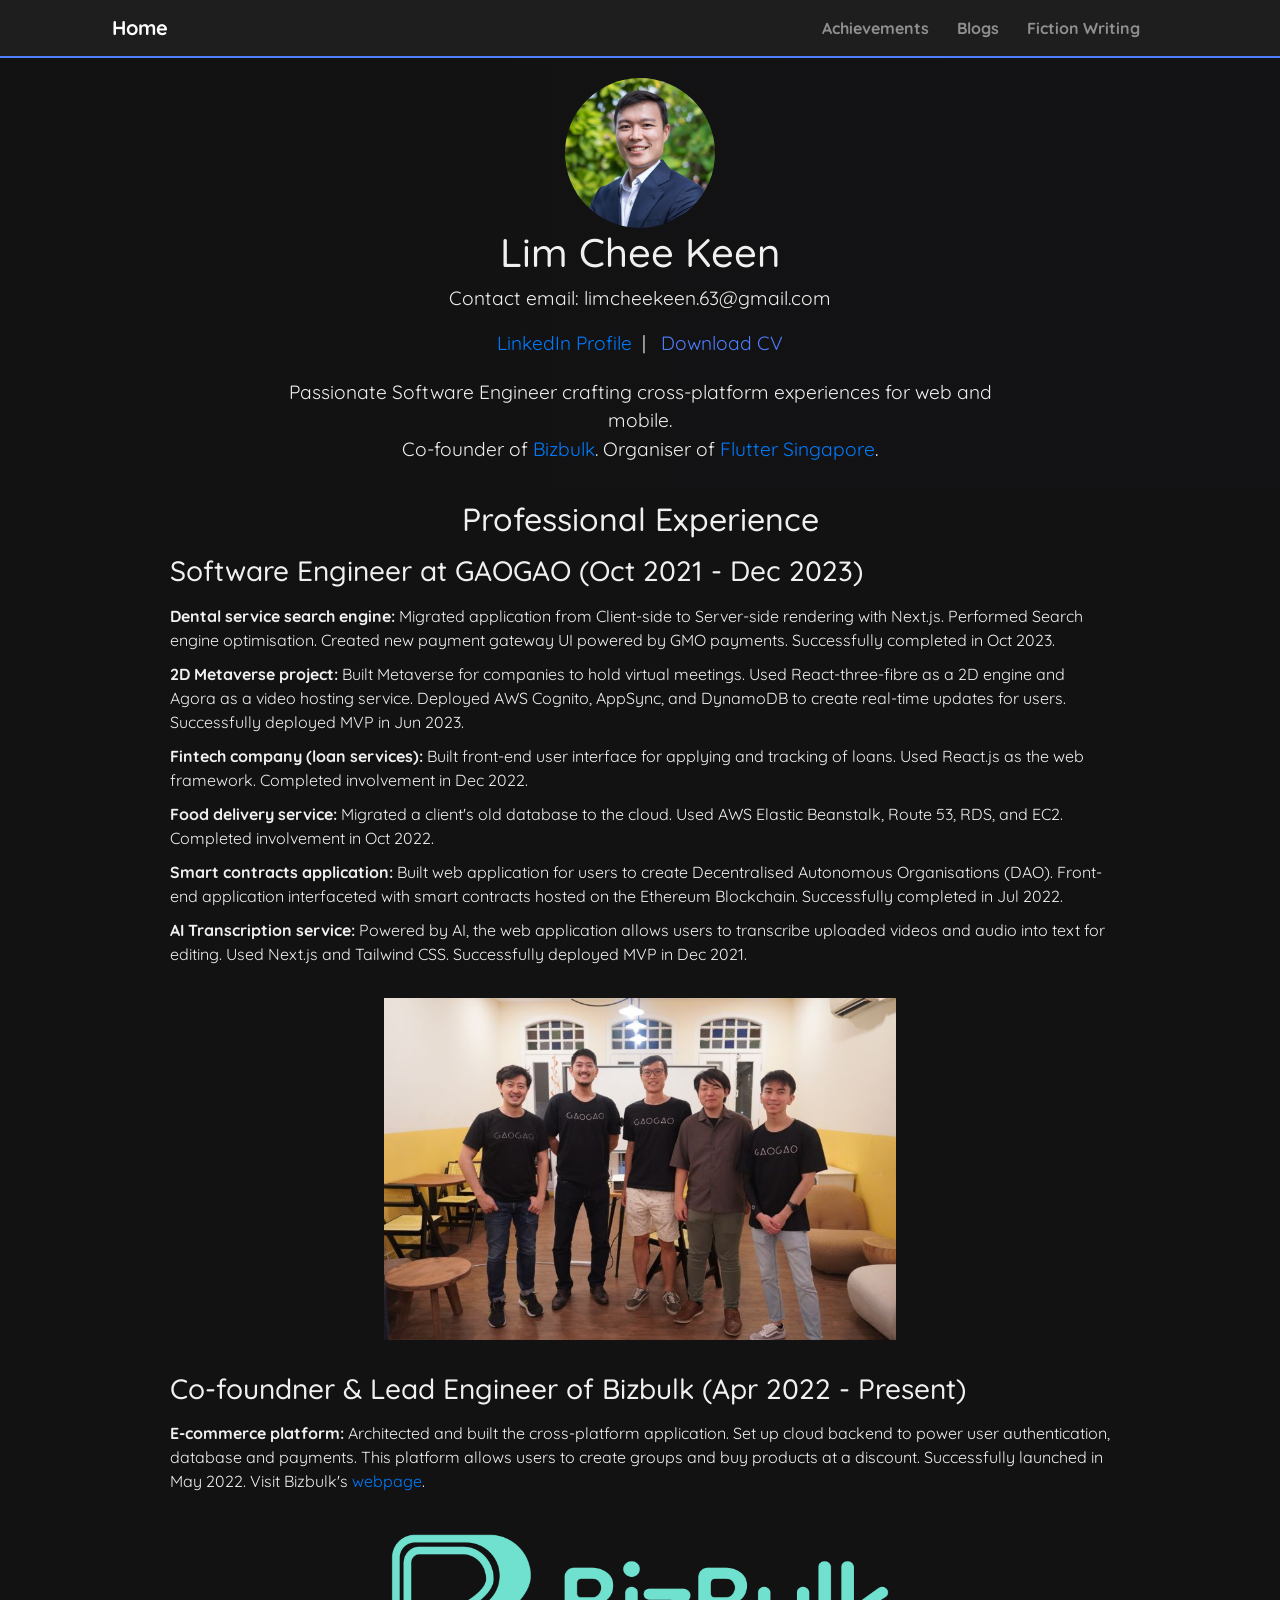
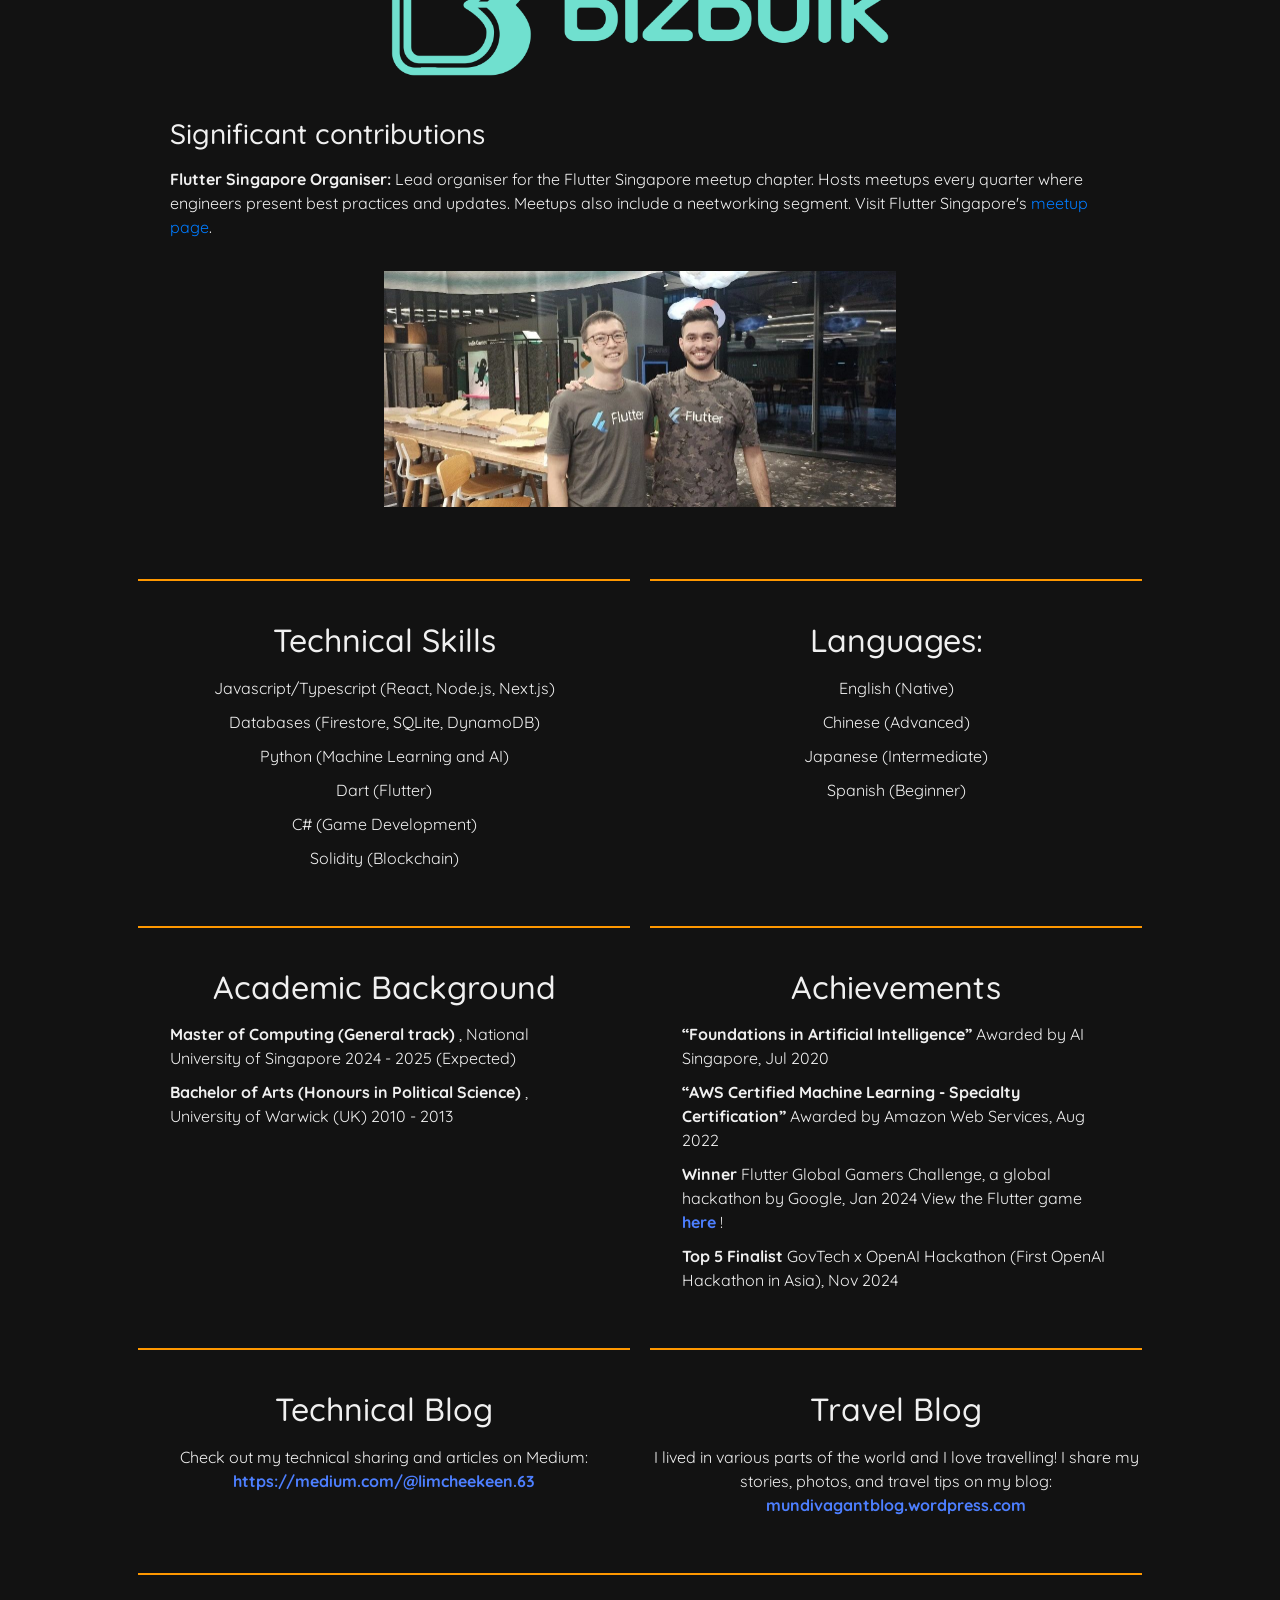
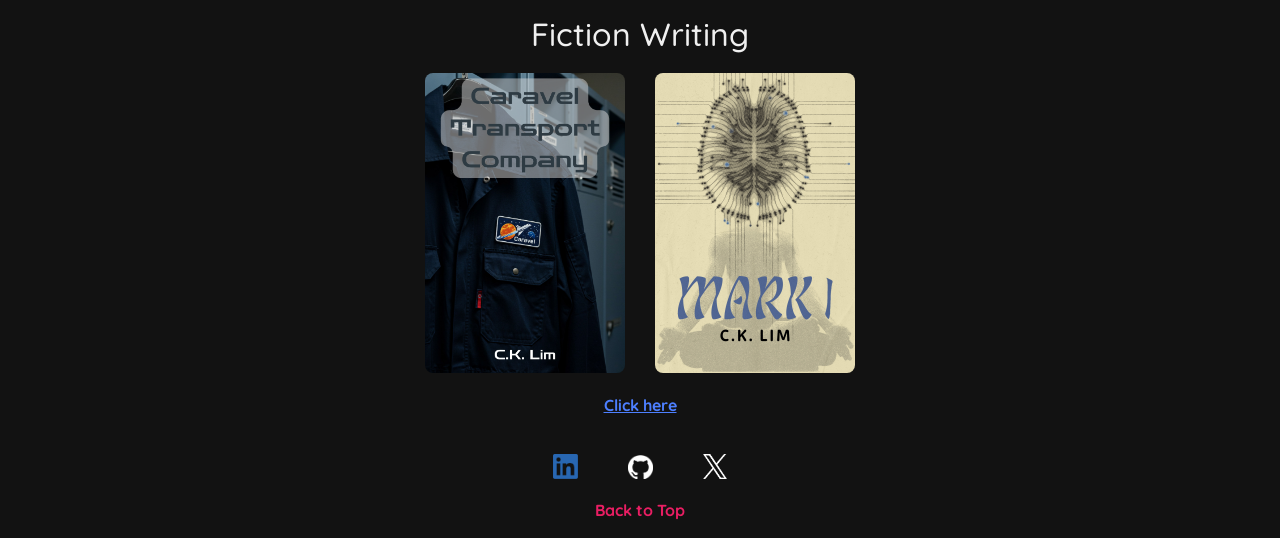
==== commit d9989c4c: "removed html from route" ====
--- a/index.html
+++ b/index.html
@@ -313,7 +313,7 @@
             </div>
           </div>
           <p style="text-align: center; margin-top: 20px">
-            <a href="publishing.html" style="color: var(--highlight-blue); font-weight: bold; text-decoration: underline;">
+            <a href="publishing" style="color: var(--highlight-blue); font-weight: bold; text-decoration: underline;">
               Click here
             </a>
           </p>
--- a/styles.css
+++ b/styles.css
@@ -93,11 +93,11 @@
   background: linear-gradient(
     to right,
     #121212,
-    #121212,
-    #121212,
-    #1a130a,
-    #241a0f,
-    #2d2013
+    #131218,
+    #141220,
+    #151225,
+    #16122a,
+    #18132f
   );
   background-size: 1100% 100%;
   animation: gradientScroll 10s linear infinite;
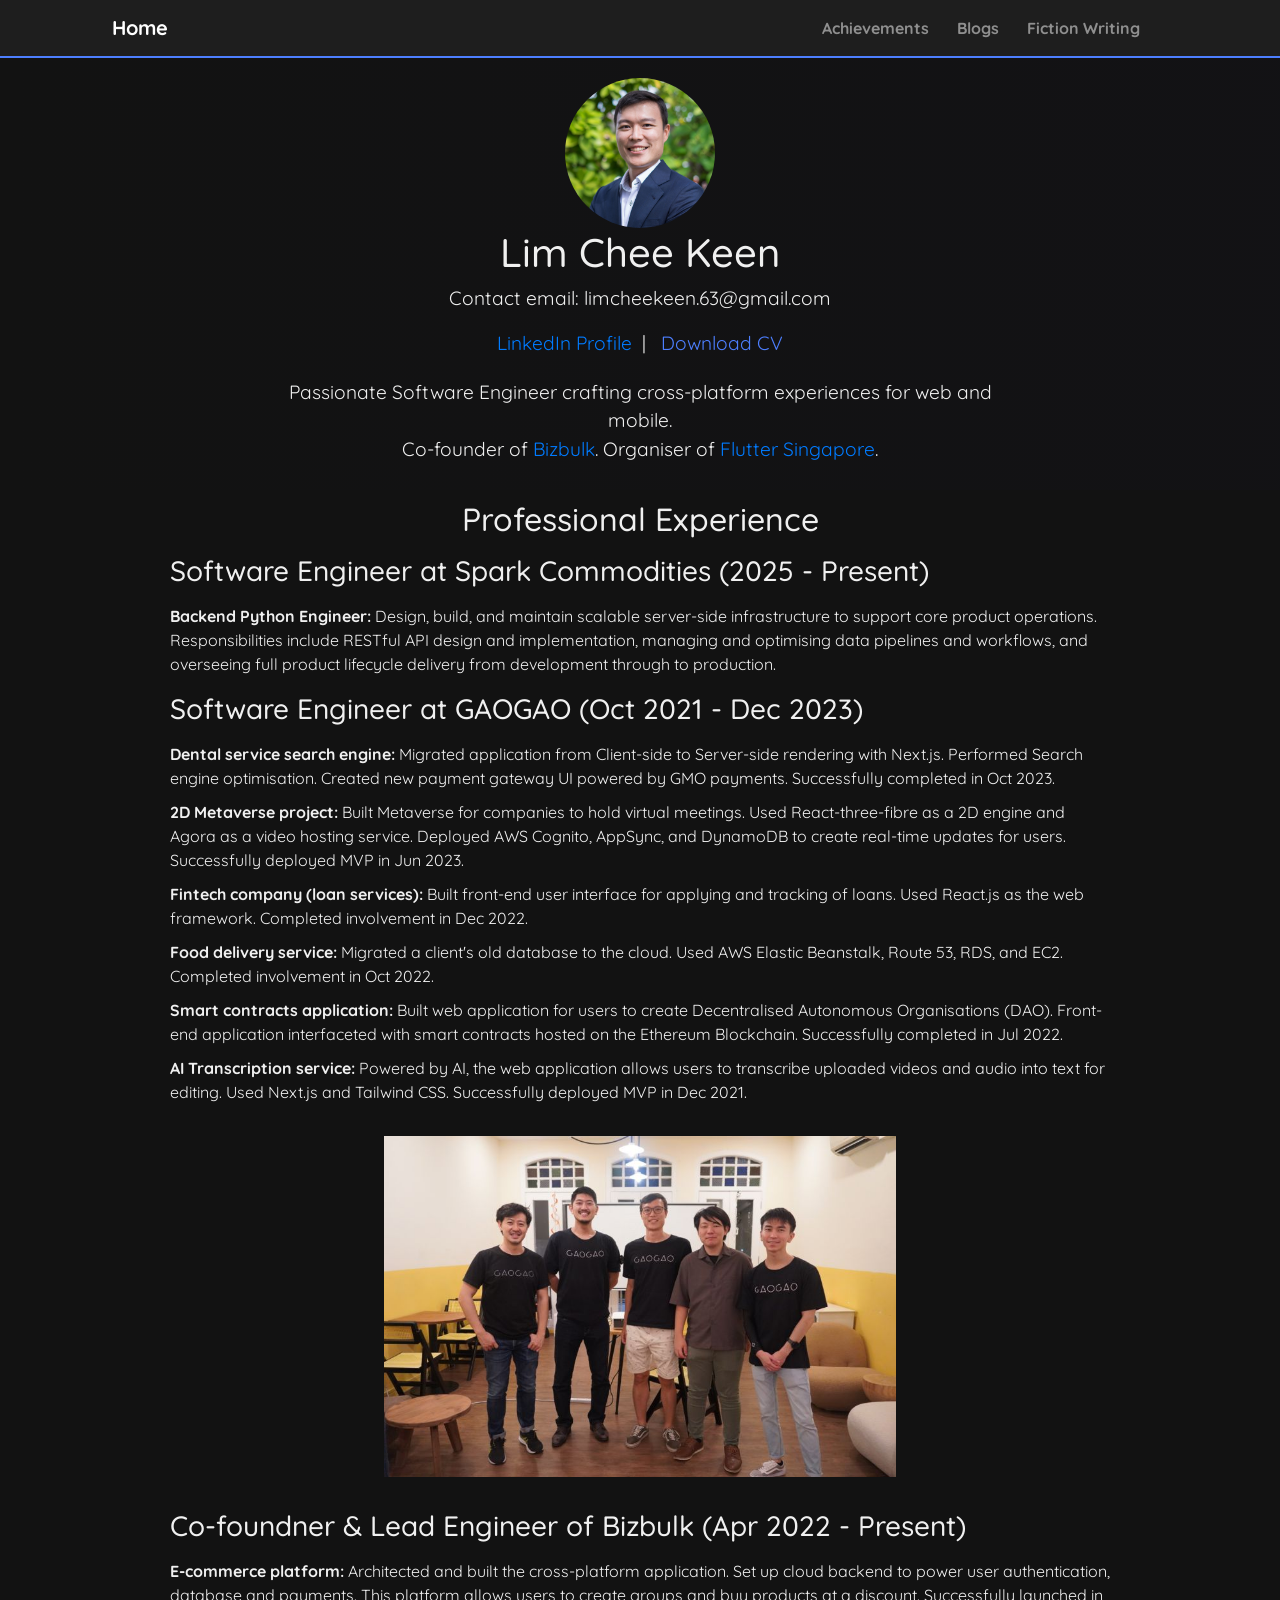
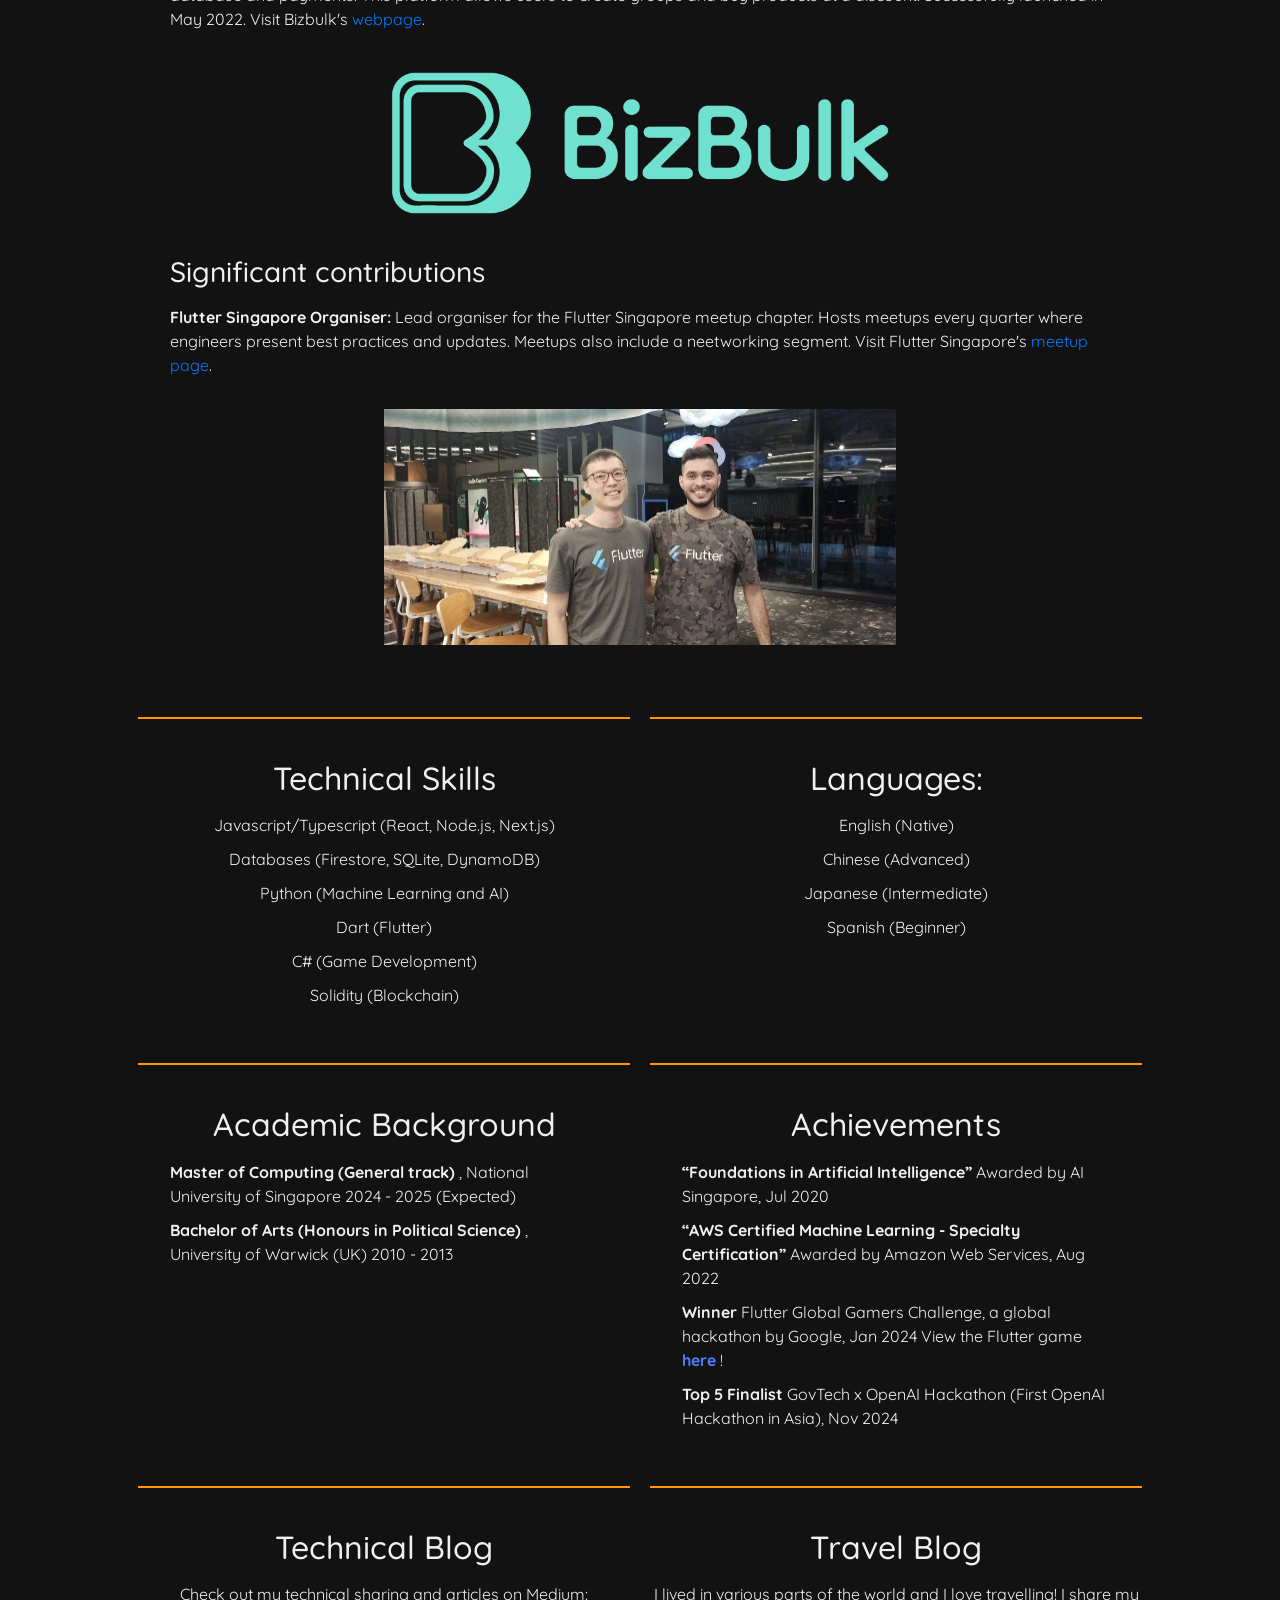
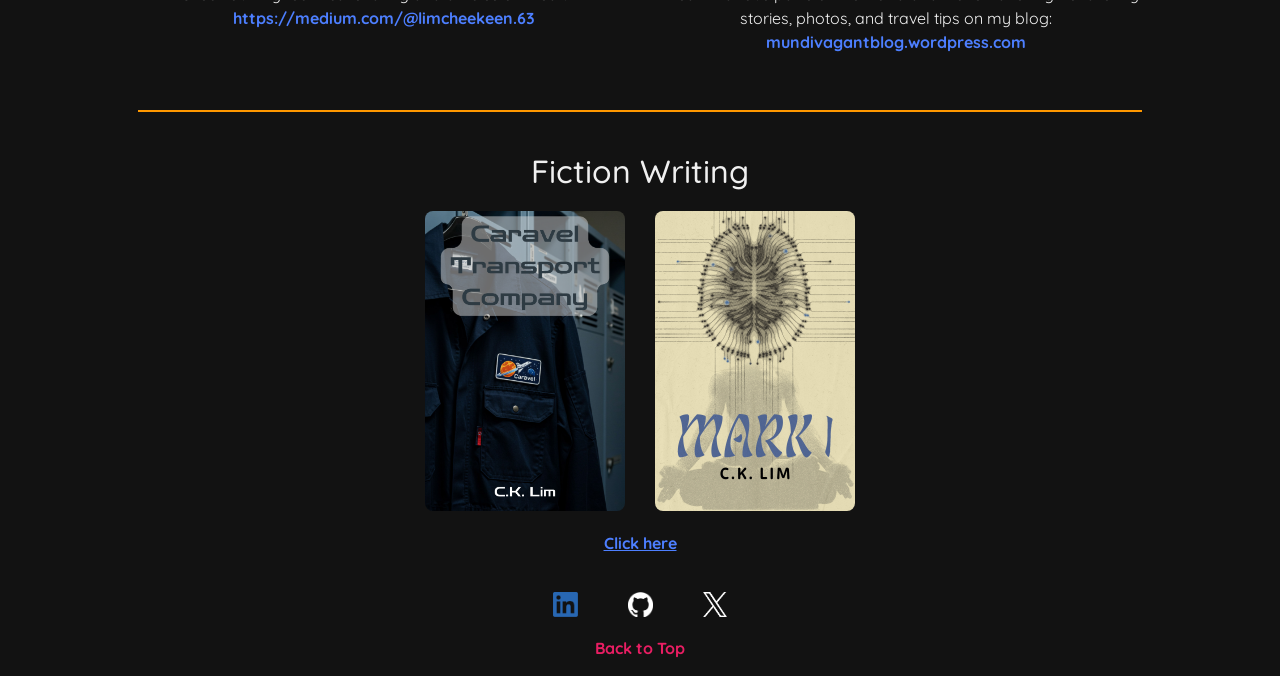
==== commit 4608dddd: "update profile with spark" ====
--- a/index.html
+++ b/index.html
@@ -74,6 +74,16 @@
     <div class="content">
       <div class="section">
         <h2 style="text-align: center">Professional Experience</h2>
+        <h3>Software Engineer at Spark Commodities (2025 - Present)</h3>
+        <ul>
+          <li>
+            <strong>Backend Python Engineer:</strong> Design, build, and maintain
+            scalable server-side infrastructure to support core product operations.
+            Responsibilities include RESTful API design and implementation, managing
+            and optimising data pipelines and workflows, and overseeing full product
+            lifecycle delivery from development through to production.
+          </li>
+        </ul>
         <h3>Software Engineer at GAOGAO (Oct 2021 - Dec 2023)</h3>
         <ul>
           <li>
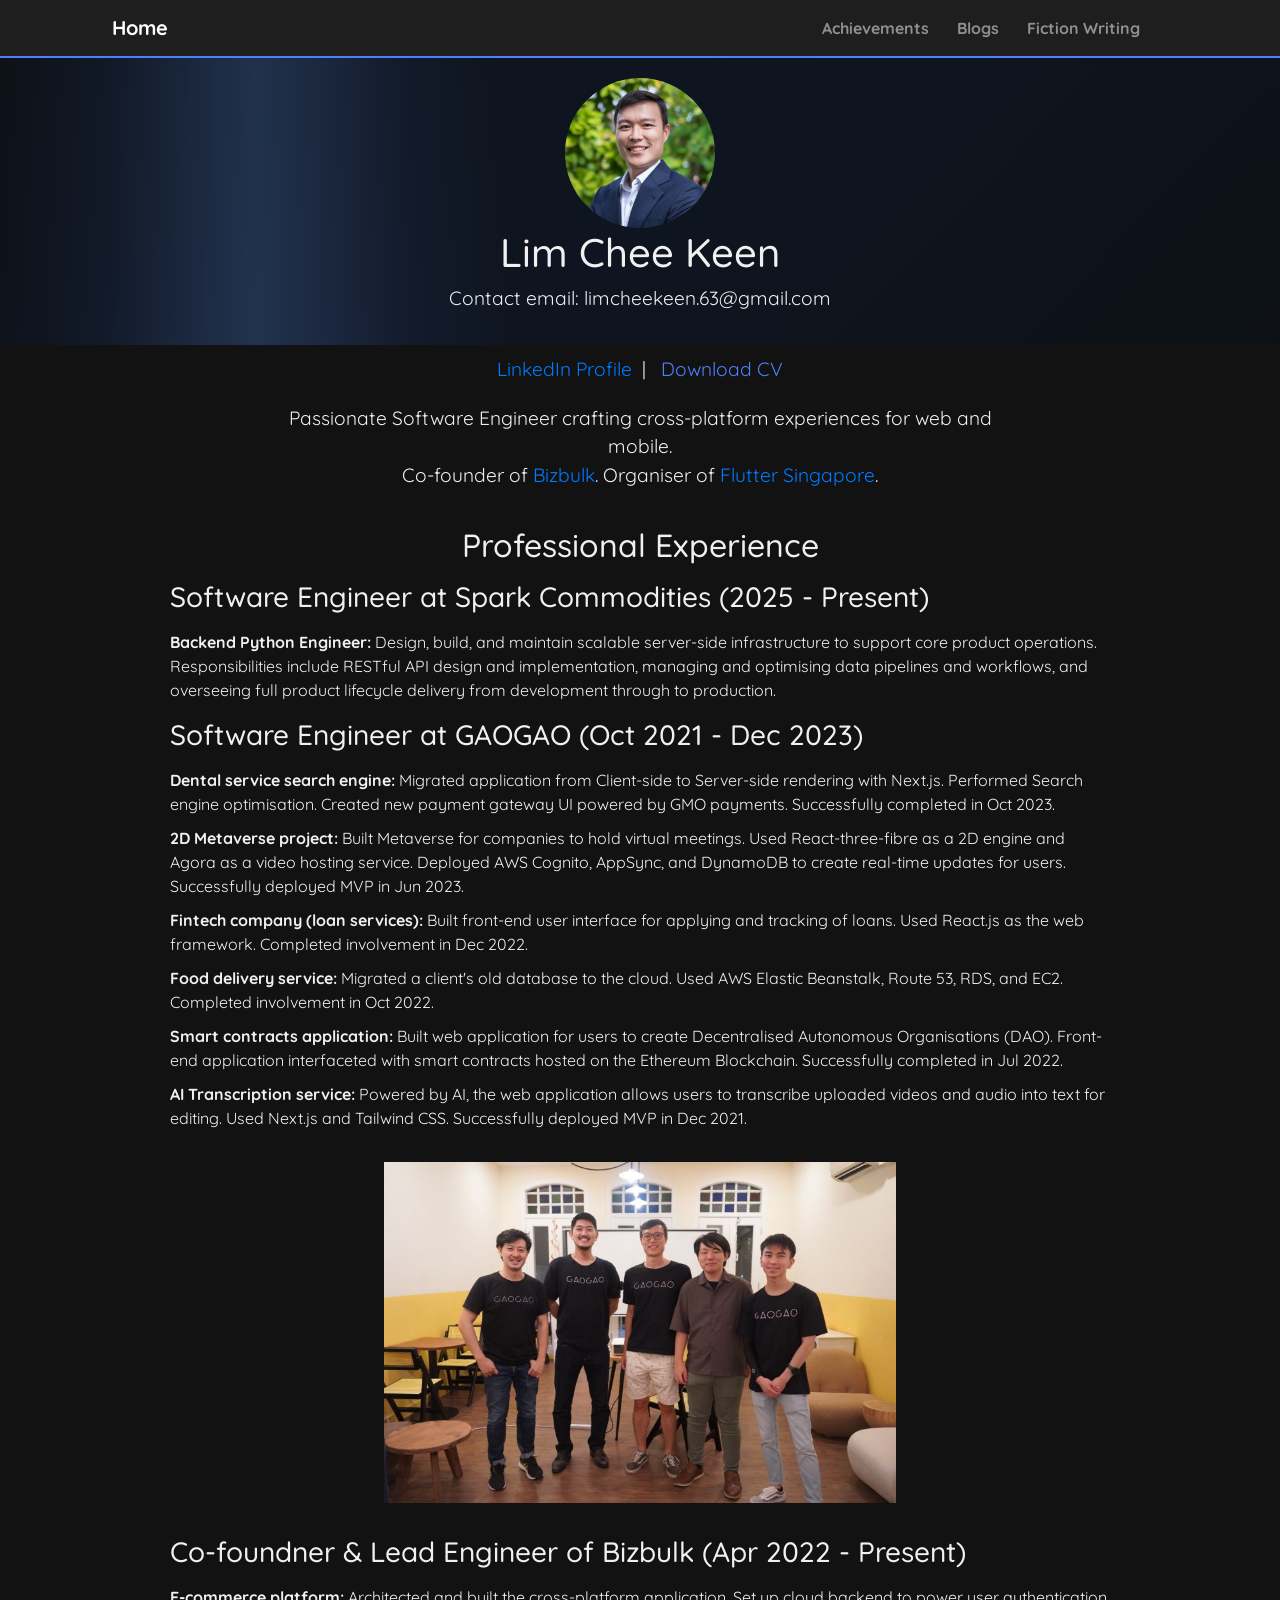
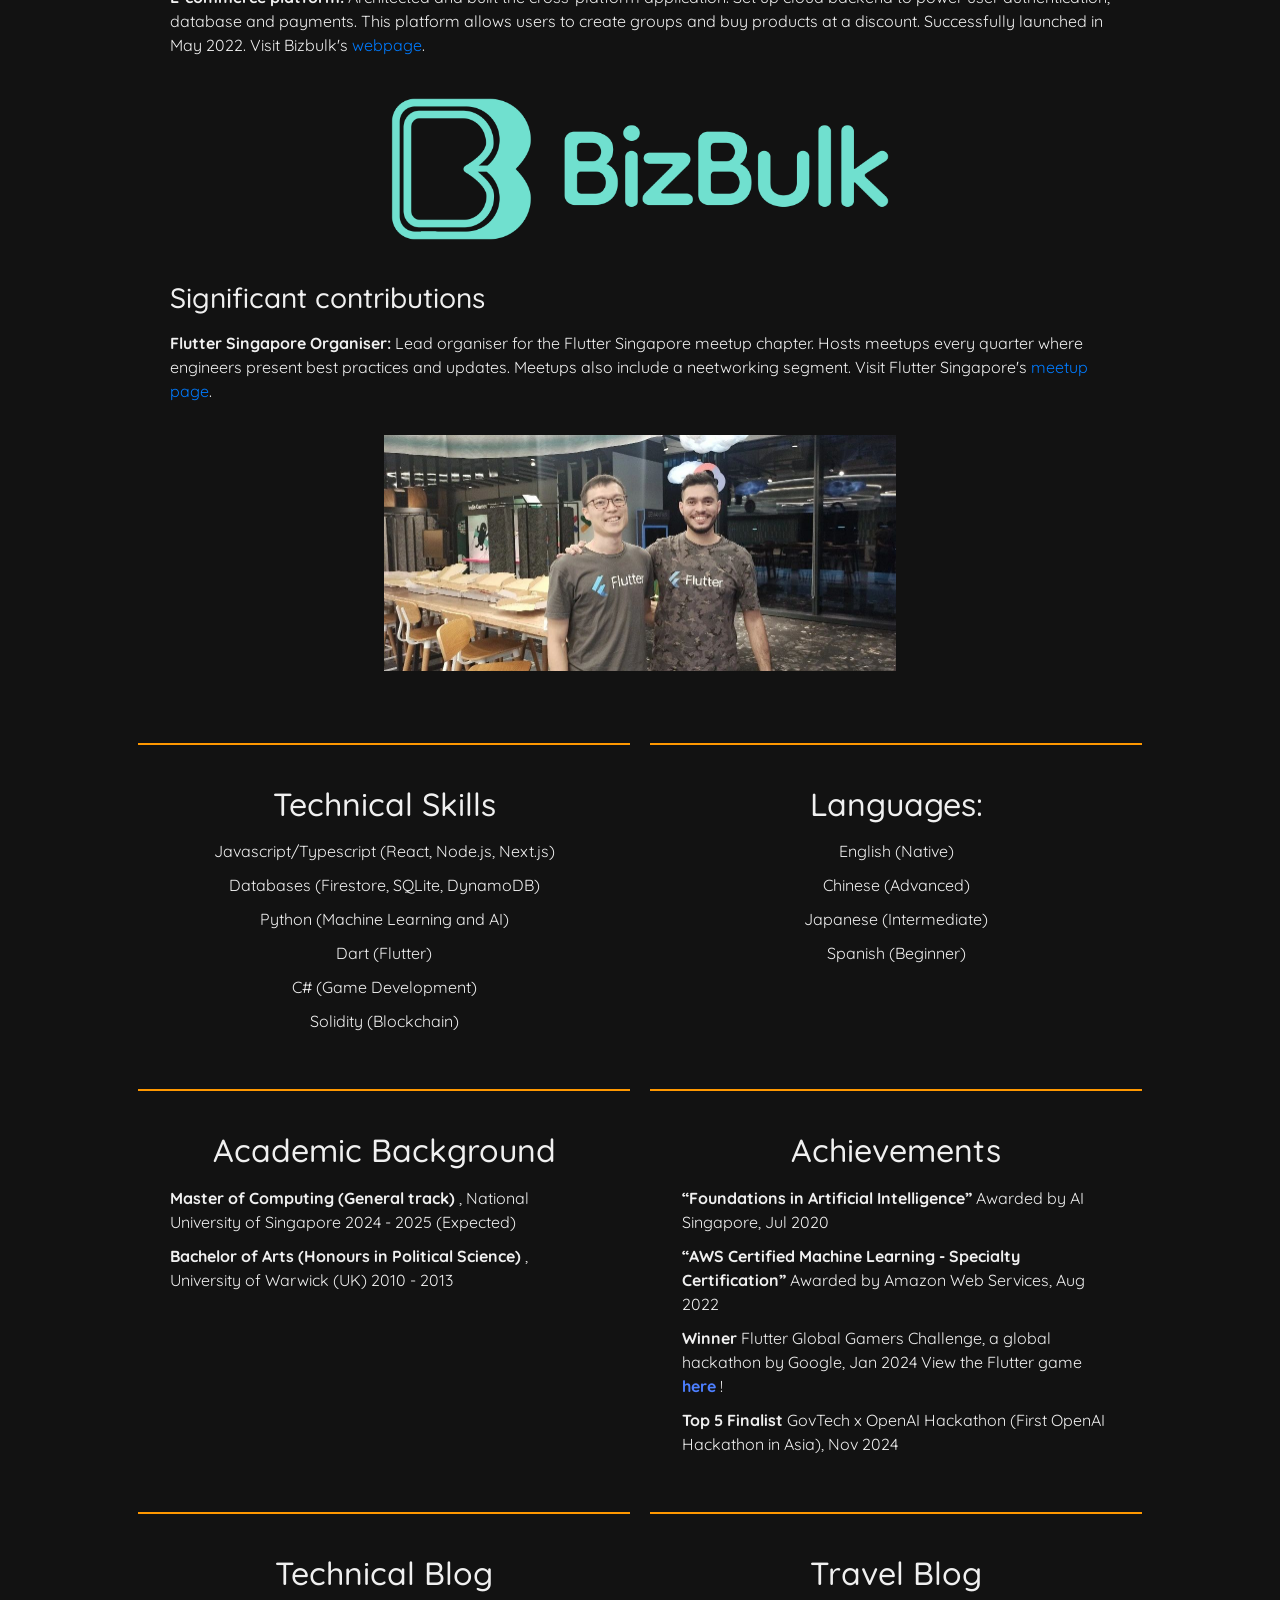
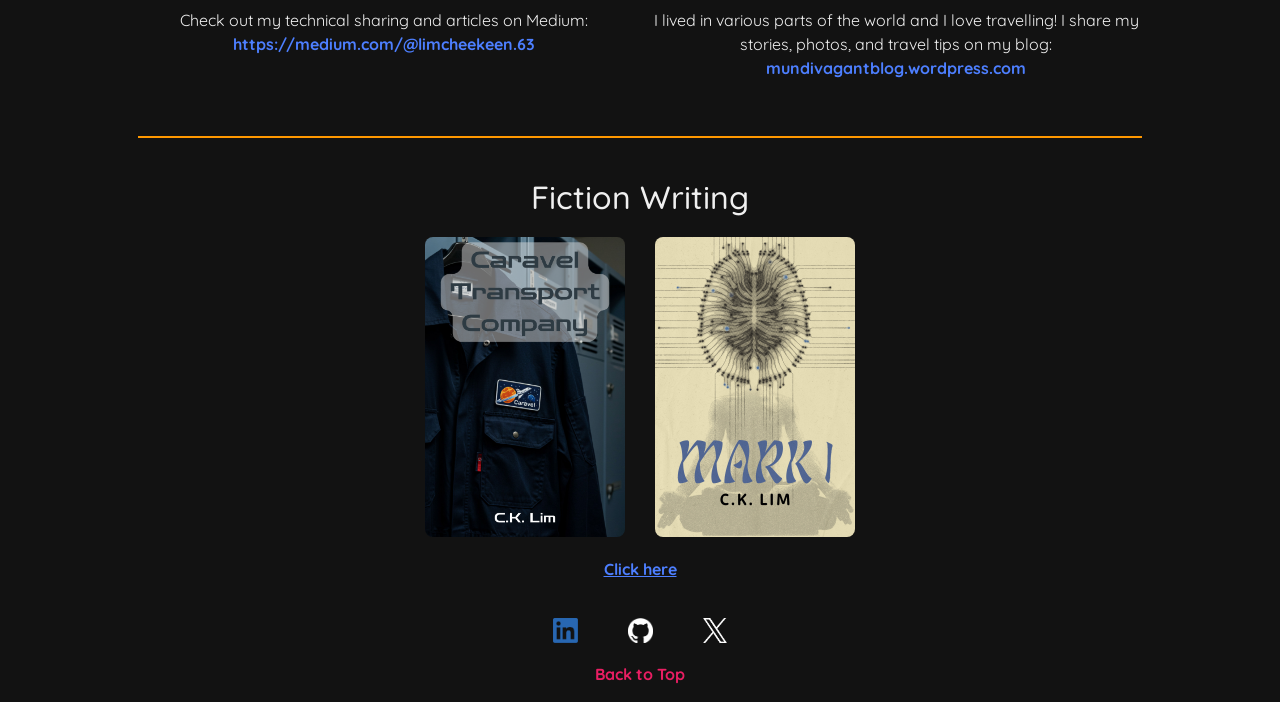
==== commit 79e8926b: "update shimmer" ====
--- a/index.html
+++ b/index.html
@@ -45,11 +45,15 @@
     </nav>
     <div id="custom-scroller"></div>
 
-    <div class="header-wrapper" id="home">
-      <div class="header" id="home">
+    <div class="shimmer-banner" id="home">
+      <div class="header-top">
         <img src="public/profile_picture.png" alt="Lim Chee Keen's Profile Picture" />
         <h1>Lim Chee Keen</h1>
         <p>Contact email: limcheekeen.63@gmail.com</p>
+      </div>
+    </div>
+    <div class="header-wrapper">
+      <div class="header">
         <a
           href="https://www.linkedin.com/in/chee-keen-lim-3487a0145/"
           target="_blank"
--- a/styles.css
+++ b/styles.css
@@ -76,45 +76,67 @@
   text-decoration: none;
 }
 
-@keyframes gradientScroll {
+@keyframes shimmerSweep {
   0% {
-    background-position: 0% 0%;
-  }
-  50% {
-    background-position: 100% 0%;
+    transform: translateX(-100%);
   }
   100% {
-    background-position: 0% 0%;
+    transform: translateX(250%);
   }
 }
 
 .header-wrapper {
   width: 100%;
-  background: linear-gradient(
-    to right,
-    #121212,
-    #131218,
-    #141220,
-    #151225,
-    #16122a,
-    #18132f
-  );
-  background-size: 1100% 100%;
-  animation: gradientScroll 10s linear infinite;
-}
-
-.header {
+}
+
+.shimmer-banner {
+  width: 100%;
+  position: relative;
+  overflow: hidden;
+  background: linear-gradient(135deg, #0d1117 0%, #0f1520 50%, #0d1117 100%);
+  padding: 20px 0 16px;
+}
+
+.header-top {
   text-align: center;
   margin-left: auto;
   margin-right: auto;
   font-size: 1.2em;
-  padding-top: 20px;
+  width: 60%;
+}
+
+.shimmer-banner::before {
+  content: '';
+  position: absolute;
+  top: 0;
+  left: 0;
+  width: 40%;
+  height: 100%;
+  background: linear-gradient(
+    to right,
+    transparent 0%,
+    rgba(77, 127, 255, 0.06) 20%,
+    rgba(100, 160, 255, 0.22) 50%,
+    rgba(77, 127, 255, 0.06) 80%,
+    transparent 100%
+  );
+  animation: shimmerSweep 5s ease-in-out infinite;
+  pointer-events: none;
+}
+
+.header {
+  text-align: center;
+  margin-left: auto;
+  margin-right: auto;
+  font-size: 1.2em;
+  padding-top: 10px;
   padding-bottom: 10px;
   margin-bottom: 10px;
   width: 60%;
 }
 
-.header img {
+.header img,
+.header-top img {
   width: 150px;
   border-radius: 50%;
 }
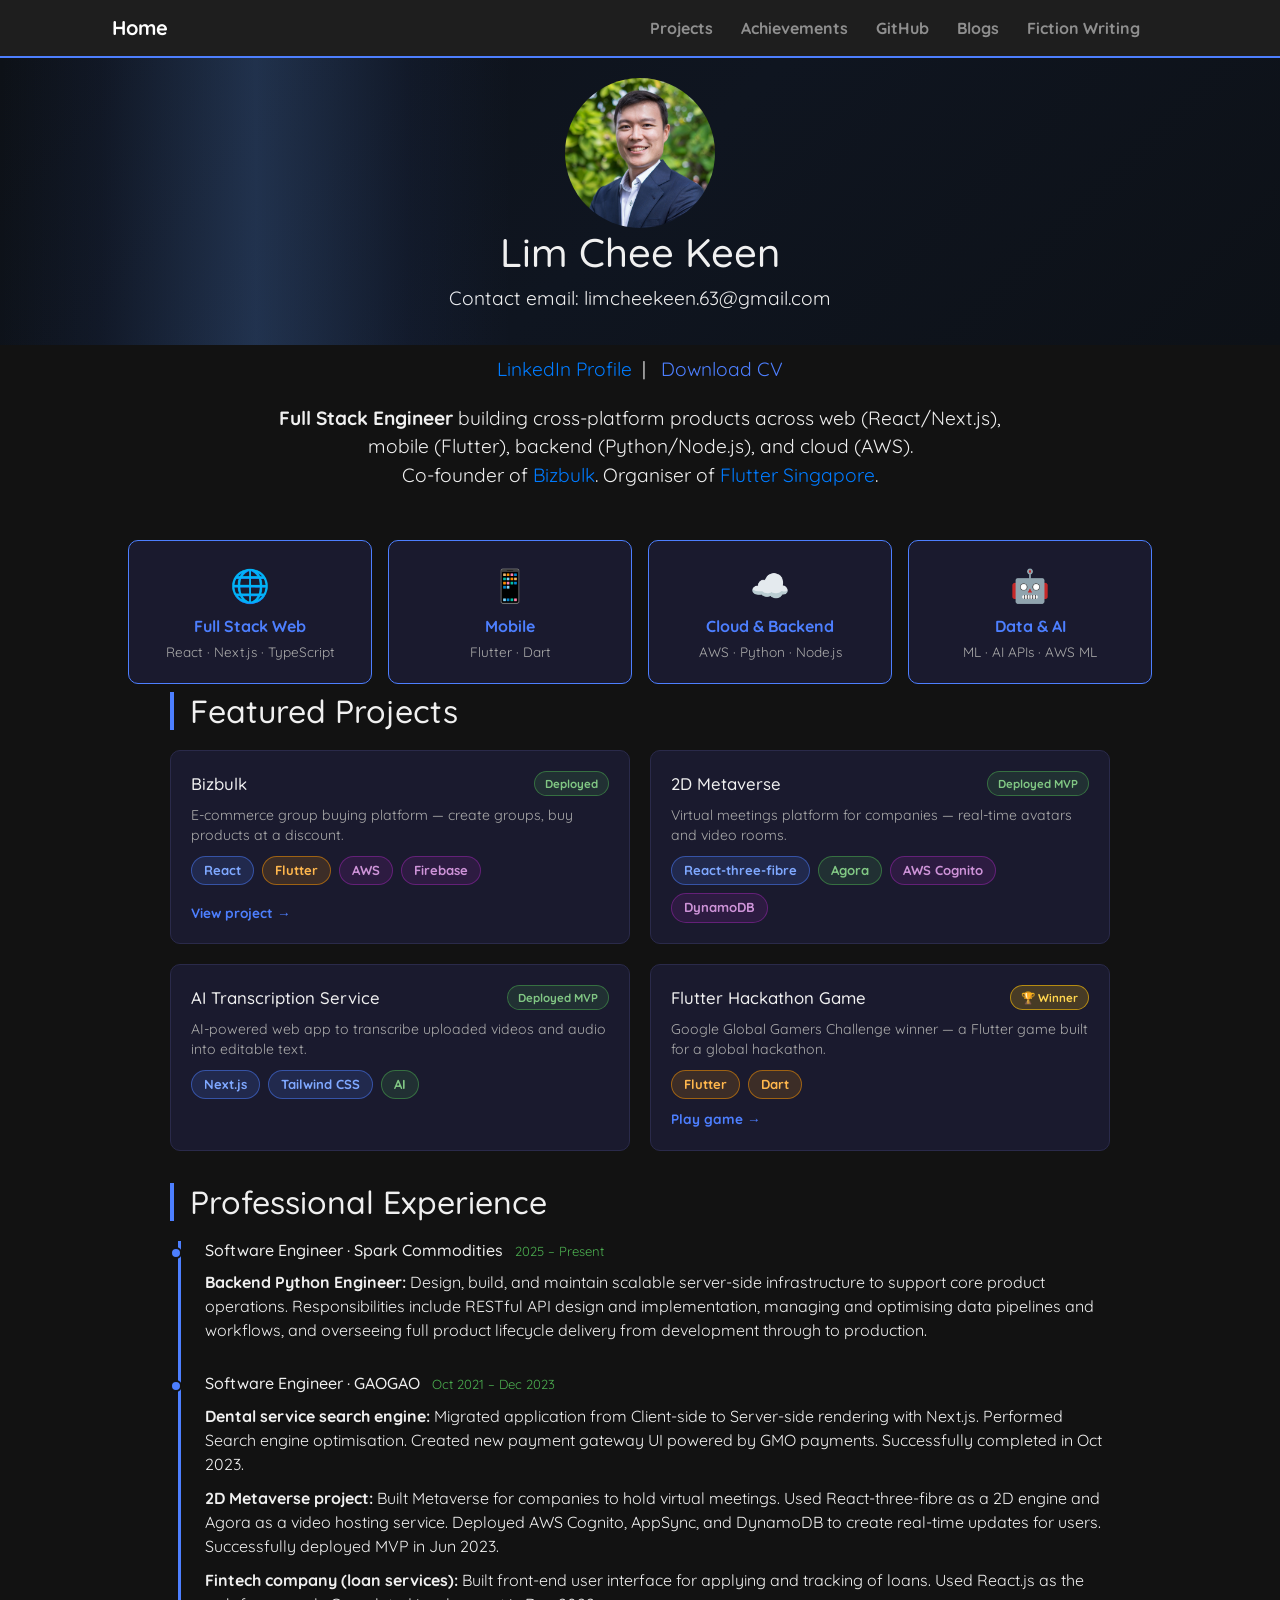
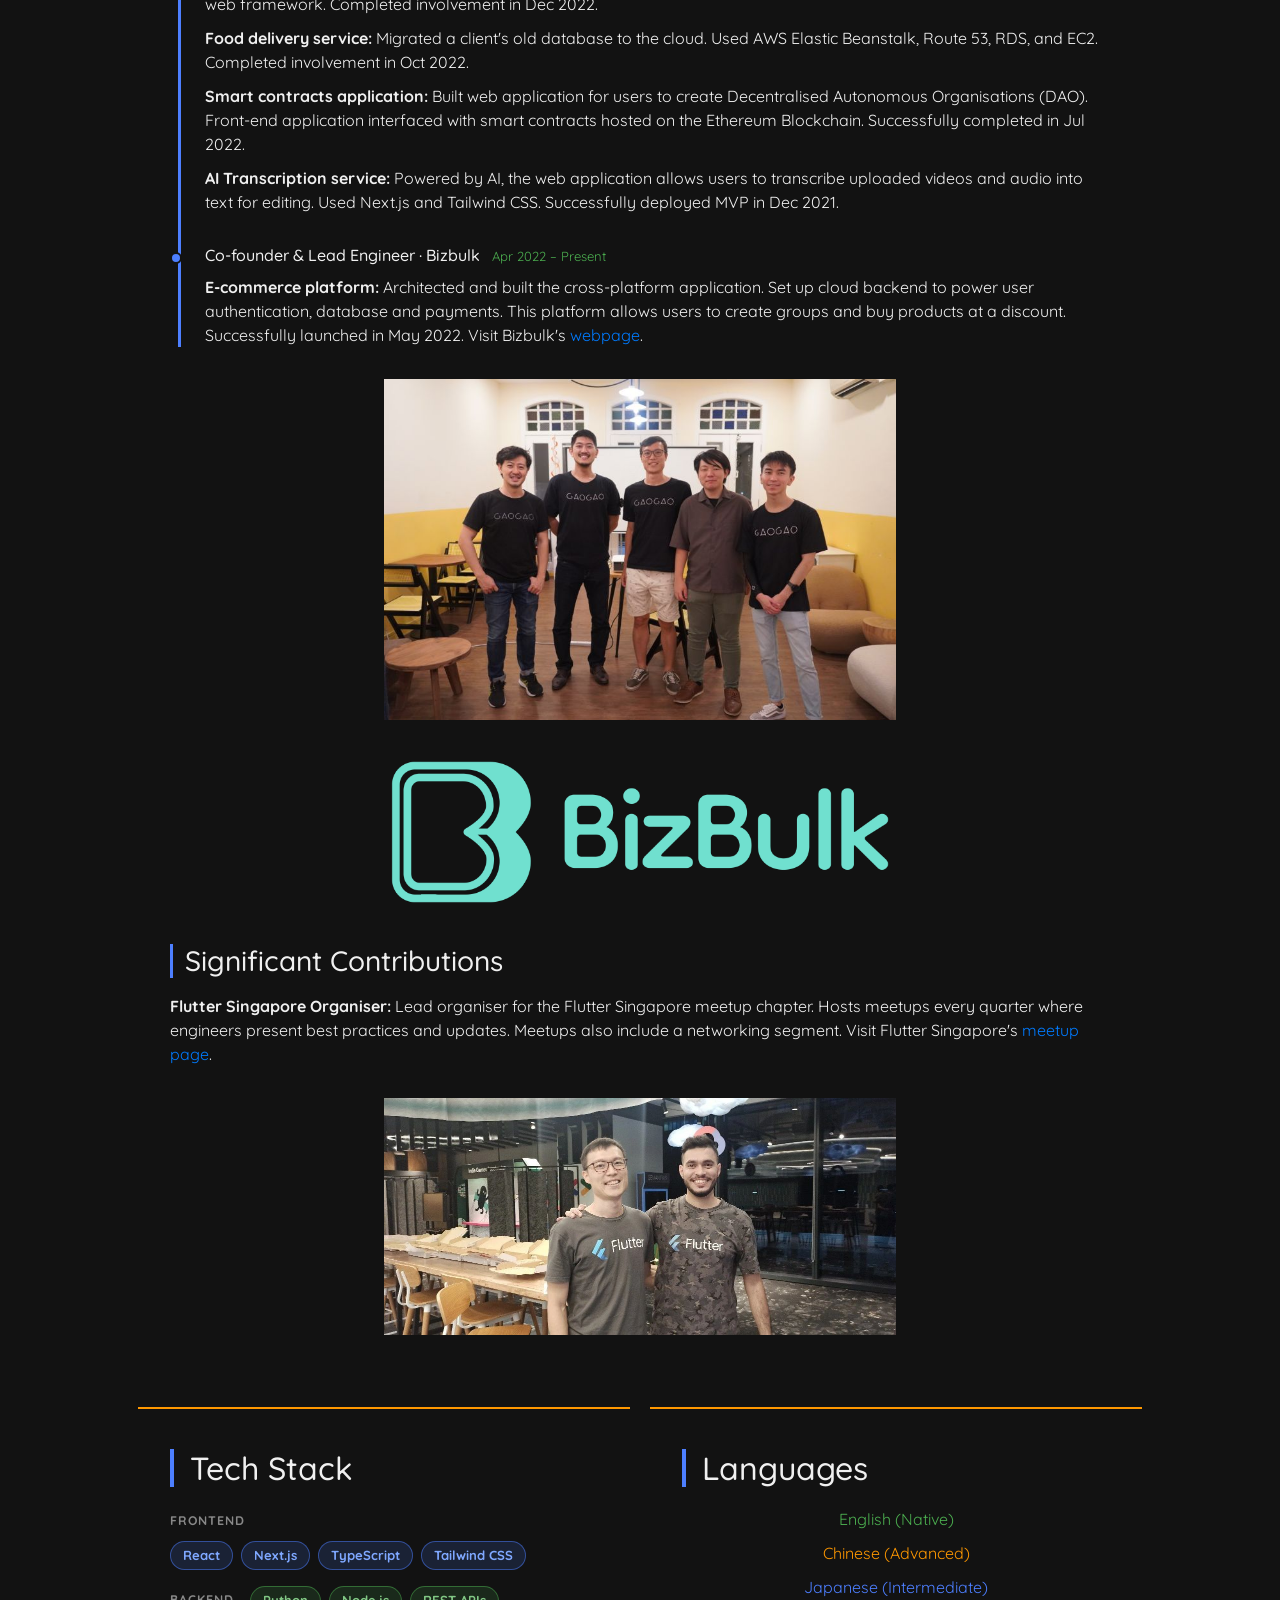
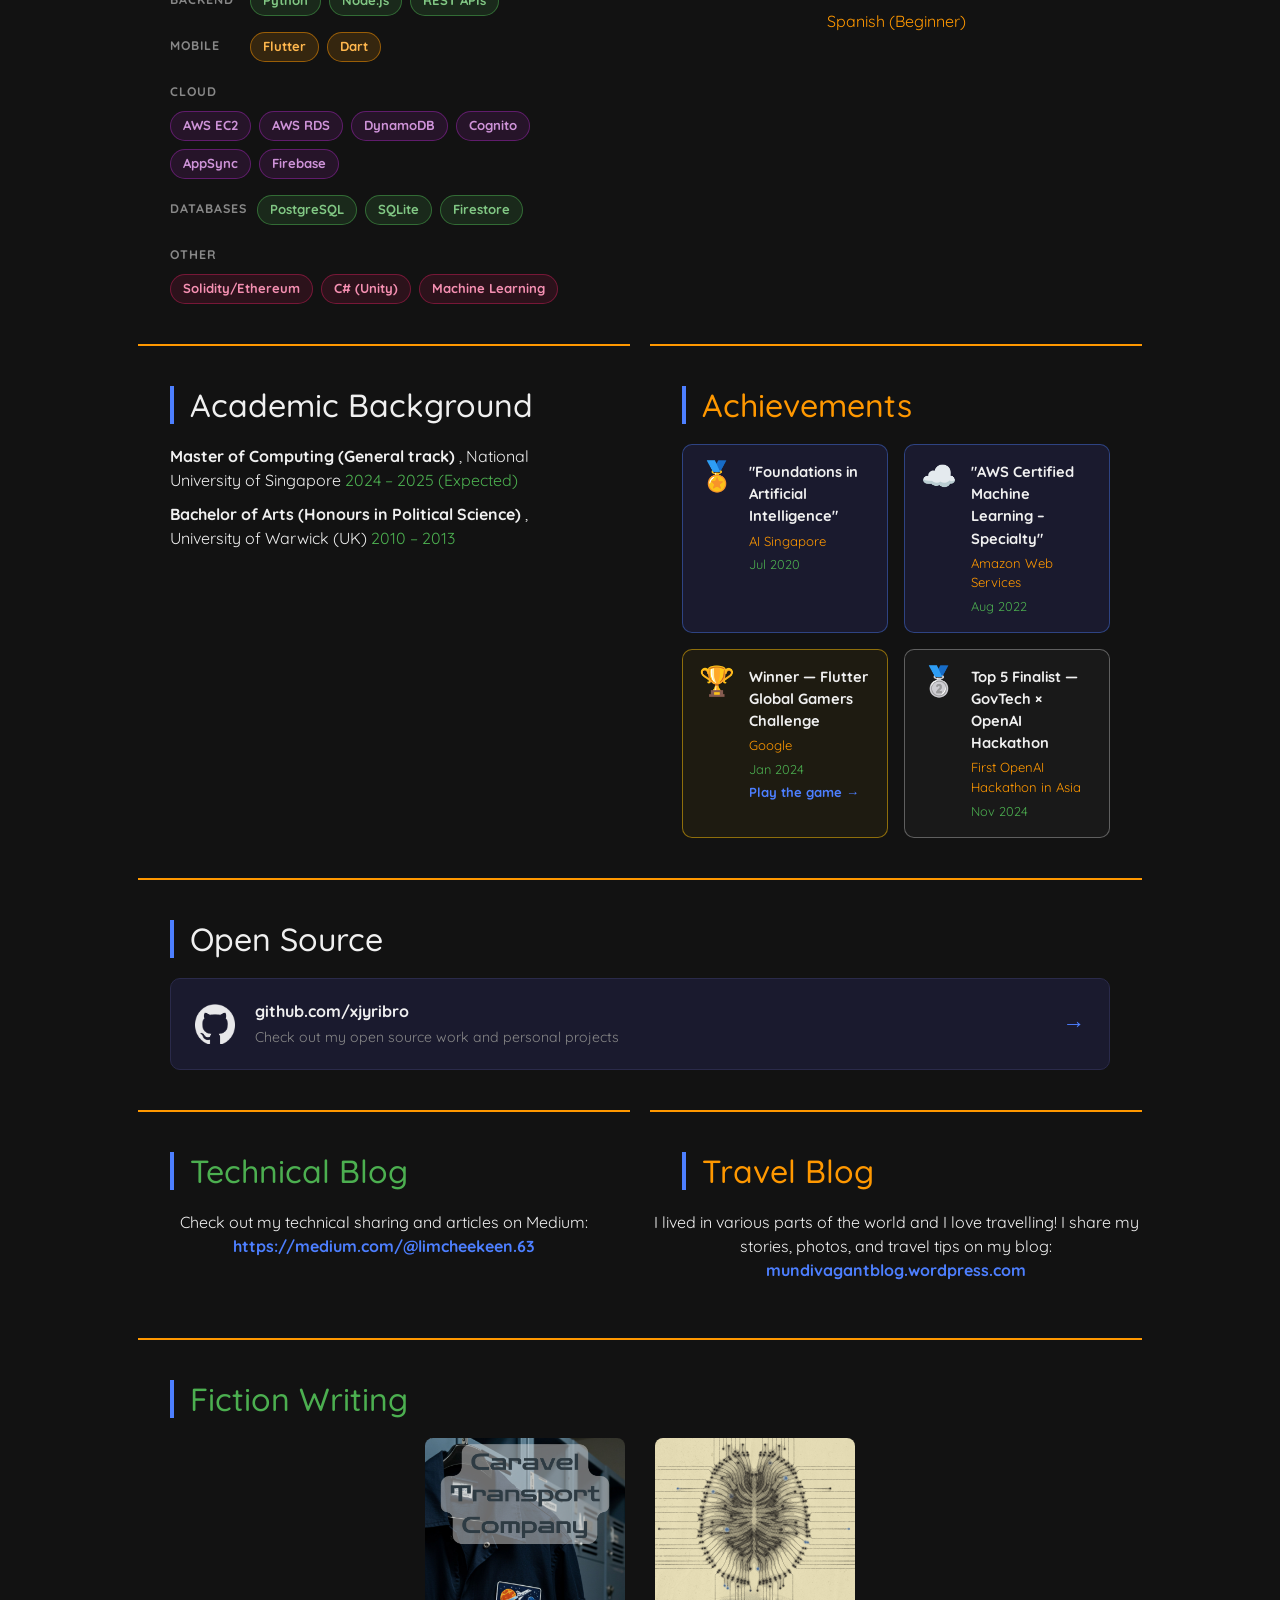
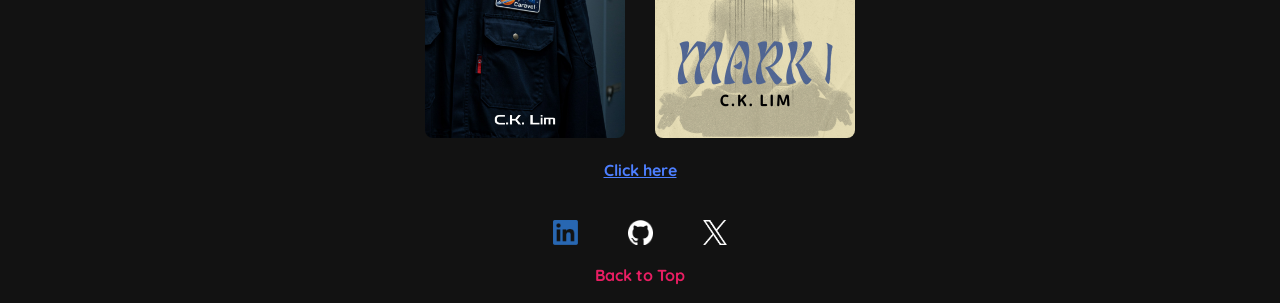
==== commit d5f038f2: "update ui with claude" ====
--- a/index.html
+++ b/index.html
@@ -32,7 +32,13 @@
       <div class="collapse navbar-collapse" id="navbarNav">
         <ul class="navbar-nav ml-auto">
           <li class="nav-item">
+            <a class="nav-link" href="#projects">Projects</a>
+          </li>
+          <li class="nav-item">
             <a class="nav-link" href="#achievements">Achievements</a>
+          </li>
+          <li class="nav-item">
+            <a class="nav-link" href="#github">GitHub</a>
           </li>
           <li class="nav-item">
             <a class="nav-link" href="#blogs">Blogs</a>
@@ -63,8 +69,8 @@
           >Download CV</a
         >
         <p class="tagline">
-          Passionate Software Engineer crafting cross-platform experiences for
-          web and mobile.<br />
+          <strong>Full Stack Engineer</strong> building cross-platform products across
+          web (React/Next.js), mobile (Flutter), backend (Python/Node.js), and cloud (AWS).<br />
           Co-founder of
           <a href="https://bizbulk.com/" target="_blank">Bizbulk</a>. Organiser
           of
@@ -75,85 +81,189 @@
       </div>
     </div>
 
+    <!-- Core Competencies -->
+    <div class="competencies-section">
+      <div class="competencies-grid">
+        <div class="competency-card">
+          <span class="competency-icon">🌐</span>
+          <h4>Full Stack Web</h4>
+          <p>React · Next.js · TypeScript</p>
+        </div>
+        <div class="competency-card">
+          <span class="competency-icon">📱</span>
+          <h4>Mobile</h4>
+          <p>Flutter · Dart</p>
+        </div>
+        <div class="competency-card">
+          <span class="competency-icon">☁️</span>
+          <h4>Cloud &amp; Backend</h4>
+          <p>AWS · Python · Node.js</p>
+        </div>
+        <div class="competency-card">
+          <span class="competency-icon">🤖</span>
+          <h4>Data &amp; AI</h4>
+          <p>ML · AI APIs · AWS ML</p>
+        </div>
+      </div>
+    </div>
+
     <div class="content">
-      <div class="section">
-        <h2 style="text-align: center">Professional Experience</h2>
-        <h3>Software Engineer at Spark Commodities (2025 - Present)</h3>
-        <ul>
-          <li>
-            <strong>Backend Python Engineer:</strong> Design, build, and maintain
-            scalable server-side infrastructure to support core product operations.
-            Responsibilities include RESTful API design and implementation, managing
-            and optimising data pipelines and workflows, and overseeing full product
-            lifecycle delivery from development through to production.
-          </li>
-        </ul>
-        <h3>Software Engineer at GAOGAO (Oct 2021 - Dec 2023)</h3>
-        <ul>
-          <li>
-            <strong>Dental service search engine:</strong> Migrated application
-            from Client-side to Server-side rendering with Next.js. Performed
-            Search engine optimisation. Created new payment gateway UI powered
-            by GMO payments. Successfully completed in Oct 2023.
-          </li>
-          <li>
-            <strong>2D Metaverse project:</strong> Built Metaverse for companies
-            to hold virtual meetings. Used React-three-fibre as a 2D engine and
-            Agora as a video hosting service. Deployed AWS Cognito, AppSync, and
-            DynamoDB to create real-time updates for users. Successfully
-            deployed MVP in Jun 2023.
-          </li>
-          <li>
-            <strong>Fintech company (loan services):</strong> Built front-end
-            user interface for applying and tracking of loans. Used React.js as
-            the web framework. Completed involvement in Dec 2022.
-          </li>
-          <li>
-            <strong>Food delivery service:</strong> Migrated a client's old
-            database to the cloud. Used AWS Elastic Beanstalk, Route 53, RDS,
-            and EC2. Completed involvement in Oct 2022.
-          </li>
-          <li>
-            <strong>Smart contracts application:</strong> Built web application
-            for users to create Decentralised Autonomous Organisations (DAO).
-            Front-end application interfaceted with smart contracts hosted on
-            the Ethereum Blockchain. Successfully completed in Jul 2022.
-          </li>
-          <li>
-            <strong>AI Transcription service:</strong> Powered by AI, the web
-            application allows users to transcribe uploaded videos and audio
-            into text for editing. Used Next.js and Tailwind CSS. Successfully
-            deployed MVP in Dec 2021.
-          </li>
-        </ul>
-      </div>
+      <!-- Featured Projects -->
+      <div class="section" id="projects">
+        <h2 class="section-heading">Featured Projects</h2>
+        <div class="projects-grid">
+          <div class="project-card">
+            <div class="project-header">
+              <h4>Bizbulk</h4>
+              <span class="outcome-badge badge-deployed">Deployed</span>
+            </div>
+            <p class="project-desc">E-commerce group buying platform — create groups, buy products at a discount.</p>
+            <div class="chip-row">
+              <span class="tech-chip chip-frontend">React</span>
+              <span class="tech-chip chip-mobile">Flutter</span>
+              <span class="tech-chip chip-cloud">AWS</span>
+              <span class="tech-chip chip-cloud">Firebase</span>
+            </div>
+            <a href="https://bizbulk.com/" target="_blank" class="project-link">View project →</a>
+          </div>
+          <div class="project-card">
+            <div class="project-header">
+              <h4>2D Metaverse</h4>
+              <span class="outcome-badge badge-deployed">Deployed MVP</span>
+            </div>
+            <p class="project-desc">Virtual meetings platform for companies — real-time avatars and video rooms.</p>
+            <div class="chip-row">
+              <span class="tech-chip chip-frontend">React-three-fibre</span>
+              <span class="tech-chip chip-backend">Agora</span>
+              <span class="tech-chip chip-cloud">AWS Cognito</span>
+              <span class="tech-chip chip-cloud">DynamoDB</span>
+            </div>
+          </div>
+          <div class="project-card">
+            <div class="project-header">
+              <h4>AI Transcription Service</h4>
+              <span class="outcome-badge badge-deployed">Deployed MVP</span>
+            </div>
+            <p class="project-desc">AI-powered web app to transcribe uploaded videos and audio into editable text.</p>
+            <div class="chip-row">
+              <span class="tech-chip chip-frontend">Next.js</span>
+              <span class="tech-chip chip-frontend">Tailwind CSS</span>
+              <span class="tech-chip chip-backend">AI</span>
+            </div>
+          </div>
+          <div class="project-card">
+            <div class="project-header">
+              <h4>Flutter Hackathon Game</h4>
+              <span class="outcome-badge badge-winner">🏆 Winner</span>
+            </div>
+            <p class="project-desc">Google Global Gamers Challenge winner — a Flutter game built for a global hackathon.</p>
+            <div class="chip-row">
+              <span class="tech-chip chip-mobile">Flutter</span>
+              <span class="tech-chip chip-mobile">Dart</span>
+            </div>
+            <a href="https://xjyribro.github.io/xjyribro.gomiland.io/" target="_blank" class="project-link">Play game →</a>
+          </div>
+        </div>
+      </div>
+
+      <div class="section" id="experience">
+        <h2 class="section-heading">Professional Experience</h2>
+
+        <div class="timeline">
+          <div class="timeline-item">
+            <div class="timeline-dot"></div>
+            <div class="timeline-content">
+              <h3>Software Engineer · Spark Commodities <span class="timeline-date">2025 – Present</span></h3>
+              <ul>
+                <li>
+                  <strong>Backend Python Engineer:</strong> Design, build, and maintain
+                  scalable server-side infrastructure to support core product operations.
+                  Responsibilities include RESTful API design and implementation, managing
+                  and optimising data pipelines and workflows, and overseeing full product
+                  lifecycle delivery from development through to production.
+                </li>
+              </ul>
+            </div>
+          </div>
+
+          <div class="timeline-item">
+            <div class="timeline-dot"></div>
+            <div class="timeline-content">
+              <h3>Software Engineer · GAOGAO <span class="timeline-date">Oct 2021 – Dec 2023</span></h3>
+              <ul>
+                <li>
+                  <strong>Dental service search engine:</strong> Migrated application
+                  from Client-side to Server-side rendering with Next.js. Performed
+                  Search engine optimisation. Created new payment gateway UI powered
+                  by GMO payments. Successfully completed in Oct 2023.
+                </li>
+                <li>
+                  <strong>2D Metaverse project:</strong> Built Metaverse for companies
+                  to hold virtual meetings. Used React-three-fibre as a 2D engine and
+                  Agora as a video hosting service. Deployed AWS Cognito, AppSync, and
+                  DynamoDB to create real-time updates for users. Successfully
+                  deployed MVP in Jun 2023.
+                </li>
+                <li>
+                  <strong>Fintech company (loan services):</strong> Built front-end
+                  user interface for applying and tracking of loans. Used React.js as
+                  the web framework. Completed involvement in Dec 2022.
+                </li>
+                <li>
+                  <strong>Food delivery service:</strong> Migrated a client's old
+                  database to the cloud. Used AWS Elastic Beanstalk, Route 53, RDS,
+                  and EC2. Completed involvement in Oct 2022.
+                </li>
+                <li>
+                  <strong>Smart contracts application:</strong> Built web application
+                  for users to create Decentralised Autonomous Organisations (DAO).
+                  Front-end application interfaced with smart contracts hosted on
+                  the Ethereum Blockchain. Successfully completed in Jul 2022.
+                </li>
+                <li>
+                  <strong>AI Transcription service:</strong> Powered by AI, the web
+                  application allows users to transcribe uploaded videos and audio
+                  into text for editing. Used Next.js and Tailwind CSS. Successfully
+                  deployed MVP in Dec 2021.
+                </li>
+              </ul>
+            </div>
+          </div>
+
+          <div class="timeline-item">
+            <div class="timeline-dot"></div>
+            <div class="timeline-content">
+              <h3>Co-founder &amp; Lead Engineer · Bizbulk <span class="timeline-date">Apr 2022 – Present</span></h3>
+              <ul>
+                <li>
+                  <strong>E-commerce platform:</strong> Architected and built the
+                  cross-platform application. Set up cloud backend to power user
+                  authentication, database and payments. This platform allows users to
+                  create groups and buy products at a discount. Successfully launched
+                  in May 2022. Visit Bizbulk's
+                  <a href="https://bizbulk.com/" target="_blank">webpage</a>.
+                </li>
+              </ul>
+            </div>
+          </div>
+        </div>
+      </div>
+
       <div class="image-container">
         <img src="public/gaogao_team.jpg" alt="GAOGAO team" class="image" />
       </div>
-      <div class="section">
-        <h3>Co-foundner & Lead Engineer of Bizbulk (Apr 2022 - Present)</h3>
-        <ul>
-          <li>
-            <strong>E-commerce platform:</strong> Architected and built the
-            cross-platform application. Set up cloud backend to power user
-            authentication, database and payments. This platform allows users to
-            create groups and buy products at a discount. Successfully launched
-            in May 2022. Visit Bizbulk's
-            <a href="https://bizbulk.com/" target="_blank">webpage</a>.
-          </li>
-        </ul>
-      </div>
       <div class="image-container">
         <img src="public/bizbulk_logo.png" alt="Bizbulk" class="image" />
       </div>
+
       <div class="section">
-        <h3>Significant contributions</h3>
+        <h3 class="section-heading-sm">Significant Contributions</h3>
         <ul>
           <li>
             <strong>Flutter Singapore Organiser:</strong> Lead organiser for the
             Flutter Singapore meetup chapter. Hosts meetups every quarter where
             engineers present best practices and updates. Meetups also include a
-            neetworking segment. Visit Flutter Singapore's
+            networking segment. Visit Flutter Singapore's
             <a href="https://www.meetup.com/flutter-singapore/" target="_blank"
               >meetup page</a
             >.
@@ -166,32 +276,67 @@
 
       <div class="container">
         <div class="section">
-          <hr
-            style="border: 1px solid var(--section-separator); margin: 40px 0"
-          />
-          <h2>Technical Skills</h2>
-
-          <ul style="text-align: center">
-            <li style="color: var(--text-green)">
-              Javascript/Typescript (React, Node.js, Next.js)
-            </li>
-            <li style="color: var(--text-orange)">
-              Databases (Firestore, SQLite, DynamoDB)
-            </li>
-            <li style="color: var(--text-blue)">
-              Python (Machine Learning and AI)
-            </li>
-            <li style="color: var(--text-orange)">Dart (Flutter)</li>
-            <li style="color: var(--text-green)">C# (Game Development)</li>
-            <li style="color: var(--text-orange)">Solidity (Blockchain)</li>
-          </ul>
+          <hr style="border: 1px solid var(--section-separator); margin: 40px 0" />
+          <h2 class="section-heading">Tech Stack</h2>
+
+          <div class="tech-chips-section">
+            <div class="chip-group">
+              <span class="chip-label">Frontend</span>
+              <div class="chip-row">
+                <span class="tech-chip chip-frontend">React</span>
+                <span class="tech-chip chip-frontend">Next.js</span>
+                <span class="tech-chip chip-frontend">TypeScript</span>
+                <span class="tech-chip chip-frontend">Tailwind CSS</span>
+              </div>
+            </div>
+            <div class="chip-group">
+              <span class="chip-label">Backend</span>
+              <div class="chip-row">
+                <span class="tech-chip chip-backend">Python</span>
+                <span class="tech-chip chip-backend">Node.js</span>
+                <span class="tech-chip chip-backend">REST APIs</span>
+              </div>
+            </div>
+            <div class="chip-group">
+              <span class="chip-label">Mobile</span>
+              <div class="chip-row">
+                <span class="tech-chip chip-mobile">Flutter</span>
+                <span class="tech-chip chip-mobile">Dart</span>
+              </div>
+            </div>
+            <div class="chip-group">
+              <span class="chip-label">Cloud</span>
+              <div class="chip-row">
+                <span class="tech-chip chip-cloud">AWS EC2</span>
+                <span class="tech-chip chip-cloud">AWS RDS</span>
+                <span class="tech-chip chip-cloud">DynamoDB</span>
+                <span class="tech-chip chip-cloud">Cognito</span>
+                <span class="tech-chip chip-cloud">AppSync</span>
+                <span class="tech-chip chip-cloud">Firebase</span>
+              </div>
+            </div>
+            <div class="chip-group">
+              <span class="chip-label">Databases</span>
+              <div class="chip-row">
+                <span class="tech-chip chip-backend">PostgreSQL</span>
+                <span class="tech-chip chip-backend">SQLite</span>
+                <span class="tech-chip chip-backend">Firestore</span>
+              </div>
+            </div>
+            <div class="chip-group">
+              <span class="chip-label">Other</span>
+              <div class="chip-row">
+                <span class="tech-chip chip-other">Solidity/Ethereum</span>
+                <span class="tech-chip chip-other">C# (Unity)</span>
+                <span class="tech-chip chip-other">Machine Learning</span>
+              </div>
+            </div>
+          </div>
         </div>
 
         <div class="section">
-          <hr
-            style="border: 1px solid var(--section-separator); margin: 40px 0"
-          />
-          <h2>Languages:</h2>
+          <hr style="border: 1px solid var(--section-separator); margin: 40px 0" />
+          <h2 class="section-heading">Languages</h2>
           <ul style="text-align: center">
             <li style="color: var(--text-green)">English (Native)</li>
             <li style="color: var(--text-orange)">Chinese (Advanced)</li>
@@ -203,81 +348,87 @@
 
       <div class="container" id="achievements">
         <div class="section">
-          <hr
-            style="border: 1px solid var(--section-separator); margin: 40px 0"
-          />
-          <h2>Academic Background</h2>
+          <hr style="border: 1px solid var(--section-separator); margin: 40px 0" />
+          <h2 class="section-heading">Academic Background</h2>
           <ul>
             <li>
               <strong>Master of Computing (General track)</strong>
               , National University of Singapore
-              <span style="color: var(--text-green)"
-                >2024 - 2025 (Expected)</span
-              >
+              <span style="color: var(--text-green)">2024 – 2025 (Expected)</span>
             </li>
             <li>
               <strong>Bachelor of Arts (Honours in Political Science)</strong>
               , University of Warwick (UK)
-              <span style="color: var(--text-green)">2010 - 2013</span>
+              <span style="color: var(--text-green)">2010 – 2013</span>
             </li>
           </ul>
         </div>
 
         <div class="section">
-          <hr
-            style="border: 1px solid var(--section-separator); margin: 40px 0"
-          />
-          <h2 style="text-align: center; color: var(--text-orange)">
-            Achievements
-          </h2>
-          <ul class="achievements-list">
-            <li>
-              <strong>“Foundations in Artificial Intelligence”</strong>
-              Awarded by
-              <span style="color: var(--text-orange)">AI Singapore</span>,
-              <span style="color: var(--text-green)">Jul 2020</span>
-            </li>
-            <li>
-              <strong
-                >“AWS Certified Machine Learning - Specialty
-                Certification”</strong
-              >
-              Awarded by
-              <span style="color: var(--text-orange)">Amazon Web Services</span
-              >,
-              <span style="color: var(--text-green)">Aug 2022</span>
-            </li>
-            <li>
-              <strong>Winner</strong>
-              Flutter Global Gamers Challenge, a global hackathon by
-              <span style="color: var(--text-orange)">Google</span>,
-              <span style="color: var(--text-green)">Jan 2024</span>
-              View the Flutter game
-              <a
-                href="https://xjyribro.github.io/xjyribro.gomiland.io/"
-                target="_blank"
-                style="color: var(--highlight-blue); font-weight: bold"
-              >
-                here </a
-              >!
-            </li>
-            <li>
-              <strong>Top 5 Finalist</strong>
-              GovTech x OpenAI Hackathon (First OpenAI Hackathon in Asia),
-              <span style="color: var(--text-green)">Nov 2024</span>
-            </li>
-          </ul>
-        </div>
+          <hr style="border: 1px solid var(--section-separator); margin: 40px 0" />
+          <h2 class="section-heading" style="color: var(--text-orange)">Achievements</h2>
+          <div class="achievements-grid">
+            <div class="achievement-badge badge-cert">
+              <div class="achievement-icon">🏅</div>
+              <div class="achievement-body">
+                <strong>"Foundations in Artificial Intelligence"</strong>
+                <span class="achievement-org">AI Singapore</span>
+                <span class="achievement-date">Jul 2020</span>
+              </div>
+            </div>
+            <div class="achievement-badge badge-cert">
+              <div class="achievement-icon">☁️</div>
+              <div class="achievement-body">
+                <strong>"AWS Certified Machine Learning – Specialty"</strong>
+                <span class="achievement-org">Amazon Web Services</span>
+                <span class="achievement-date">Aug 2022</span>
+              </div>
+            </div>
+            <div class="achievement-badge badge-winner">
+              <div class="achievement-icon">🏆</div>
+              <div class="achievement-body">
+                <strong>Winner — Flutter Global Gamers Challenge</strong>
+                <span class="achievement-org">Google</span>
+                <span class="achievement-date">Jan 2024</span>
+                <a
+                  href="https://xjyribro.github.io/xjyribro.gomiland.io/"
+                  target="_blank"
+                  class="achievement-link"
+                >Play the game →</a>
+              </div>
+            </div>
+            <div class="achievement-badge badge-finalist">
+              <div class="achievement-icon">🥈</div>
+              <div class="achievement-body">
+                <strong>Top 5 Finalist — GovTech × OpenAI Hackathon</strong>
+                <span class="achievement-org">First OpenAI Hackathon in Asia</span>
+                <span class="achievement-date">Nov 2024</span>
+              </div>
+            </div>
+          </div>
+        </div>
+      </div>
+
+      <!-- GitHub Section -->
+      <div class="section" id="github">
+        <hr style="border: 1px solid var(--section-separator); margin: 40px 0" />
+        <h2 class="section-heading">Open Source</h2>
+        <a href="https://github.com/xjyribro" target="_blank" class="github-card">
+          <div class="github-card-inner">
+            <img src="public/github.png" alt="GitHub" class="github-logo" />
+            <div class="github-text">
+              <strong>github.com/xjyribro</strong>
+              <p>Check out my open source work and personal projects</p>
+            </div>
+            <span class="github-arrow">→</span>
+          </div>
+        </a>
       </div>
 
       <div class="container" id="blogs">
         <div class="section">
-          <hr
-            style="border: 1px solid var(--section-separator); margin: 40px 0"
-          />
-          <h2 style="text-align: center; color: var(--text-green)">
-            Technical Blog
-          </h2>
+          <hr style="border: 1px solid var(--section-separator); margin: 40px 0" />
+          <h2 class="section-heading" style="color: var(--text-green)">Technical Blog</h2>
           <p style="text-align: center">
             Check out my technical sharing and articles on Medium: <br />
             <a
@@ -290,12 +441,8 @@
           </p>
         </div>
         <div class="section" id="travel-blog">
-          <hr
-            style="border: 1px solid var(--section-separator); margin: 40px 0"
-          />
-          <h2 style="text-align: center; color: var(--text-orange)">
-            Travel Blog
-          </h2>
+          <hr style="border: 1px solid var(--section-separator); margin: 40px 0" />
+          <h2 class="section-heading" style="color: var(--text-orange)">Travel Blog</h2>
           <p style="text-align: center">
             I lived in various parts of the world and I love travelling! I share
             my stories, photos, and travel tips on my blog: <br />
@@ -312,12 +459,8 @@
 
       <div class="container" id="fiction">
         <div class="section">
-          <hr
-            style="border: 1px solid var(--section-separator); margin: 40px 0"
-          />
-          <h2 style="text-align: center; color: var(--text-green)">
-            Fiction Writing
-          </h2>
+          <hr style="border: 1px solid var(--section-separator); margin: 40px 0" />
+          <h2 class="section-heading" style="color: var(--text-green)">Fiction Writing</h2>
           <div class="books-preview">
             <div class="book-preview">
               <img src="public/caravel_cover.png" alt="Caravel Book Cover" class="book-cover-preview" />
@@ -378,34 +521,29 @@
     </script>
     <script>
       function updateGreenBarPosition() {
-        const navbar = document.querySelector(".navbar") // Select the navbar
-        const textGreen = document.getElementById("custom-scroller") // Select the green bar
+        const navbar = document.querySelector(".navbar")
+        const textGreen = document.getElementById("custom-scroller")
 
         if (navbar && textGreen) {
-          const navbarHeight = navbar.offsetHeight // Get the navbar height
-          textGreen.style.top = `${navbarHeight}px` // Adjust the green bar position
+          const navbarHeight = navbar.offsetHeight
+          textGreen.style.top = `${navbarHeight}px`
         }
       }
 
-      // Set up the ResizeObserver
       const navbar = document.querySelector(".navbar")
       if (navbar) {
         const resizeObserver = new ResizeObserver(() => {
-          updateGreenBarPosition() // Callback when the navbar height changes
+          updateGreenBarPosition()
         })
-
-        resizeObserver.observe(navbar) // Start observing the navbar element
+        resizeObserver.observe(navbar)
       }
 
-      // Run the function when the page loads
       window.addEventListener("DOMContentLoaded", updateGreenBarPosition)
 
-      // Listen for the click event on the navbar toggler button
       const navbarToggler = document.querySelector(".navbar-toggler")
       if (navbarToggler) {
         navbarToggler.addEventListener("click", () => {
-          // Force a reflow to ensure ResizeObserver gets triggered
-          navbar.offsetHeight // Accessing this property forces the browser to recalculate layout
+          navbar.offsetHeight
         })
       }
     </script>
@@ -418,11 +556,11 @@
             entries.forEach((entry) => {
               if (entry.isIntersecting) {
                 entry.target.classList.add("visible")
-                observer.unobserve(entry.target) // Stop observing after it's visible
+                observer.unobserve(entry.target)
               }
             })
           },
-          { threshold: 0.1 } // Trigger when 10% of the image is visible
+          { threshold: 0.1 }
         )
 
         images.forEach((image) => {
--- a/styles.css
+++ b/styles.css
@@ -9,10 +9,11 @@
   --scrollbar-thumb-hover: #5670be;
   --scrollbar-scroller: #4caf50;
   --section-separator: #ff9800;
-  /* --text-blue: #4d7fff;
+  --text-blue: #4d7fff;
   --text-green: #4caf50;
-  --text-orange: #ff9800; */
+  --text-orange: #ff9800;
   --text-red: #e91e63;
+  --card-bg: #1a1a2e;
   --navbar-height: 56px;
   --text-padding: 32px;
 }
@@ -190,6 +191,27 @@
   margin-top: 20px;
 }
 
+/* Section headings with left accent bar */
+.section-heading {
+  text-align: left;
+  padding-left: var(--text-padding);
+  padding-right: var(--text-padding);
+  margin-bottom: 20px;
+  border-left: 4px solid var(--highlight-blue);
+  padding-left: 16px;
+  margin-left: var(--text-padding);
+}
+
+.section-heading-sm {
+  color: var(--primary-text);
+  padding-left: var(--text-padding);
+  padding-right: var(--text-padding);
+  margin-bottom: 16px;
+  border-left: 3px solid var(--highlight-blue);
+  padding-left: 12px;
+  margin-left: var(--text-padding);
+}
+
 h2 {
   text-align: center;
   padding-left: var(--text-padding);
@@ -218,6 +240,7 @@
 
 .section {
   flex: 1;
+  margin-bottom: 8px;
 }
 
 ul {
@@ -260,6 +283,390 @@
   background-color: var(--scrollbar-thumb-hover);
 }
 
+/* ── Core Competencies ── */
+.competencies-section {
+  width: 80%;
+  margin: 24px auto 8px;
+}
+
+.competencies-grid {
+  display: grid;
+  grid-template-columns: repeat(4, 1fr);
+  gap: 16px;
+}
+
+.competency-card {
+  background: var(--card-bg);
+  border: 1px solid var(--highlight-blue);
+  border-radius: 10px;
+  padding: 20px 16px;
+  text-align: center;
+  transition: transform 0.2s ease, box-shadow 0.2s ease;
+}
+
+.competency-card:hover {
+  transform: translateY(-3px);
+  box-shadow: 0 6px 20px rgba(77, 127, 255, 0.2);
+}
+
+.competency-icon {
+  font-size: 2em;
+  display: block;
+  margin-bottom: 8px;
+}
+
+.competency-card h4 {
+  color: var(--highlight-blue);
+  margin-bottom: 6px;
+  font-size: 1em;
+  font-weight: bold;
+}
+
+.competency-card p {
+  color: #aaa;
+  font-size: 0.85em;
+  margin: 0;
+}
+
+@media (max-width: 900px) {
+  .competencies-grid {
+    grid-template-columns: repeat(2, 1fr);
+  }
+}
+
+@media (max-width: 500px) {
+  .competencies-grid {
+    grid-template-columns: 1fr;
+  }
+}
+
+/* ── Tech Stack Chips ── */
+.tech-chips-section {
+  padding: 0 var(--text-padding);
+  display: flex;
+  flex-direction: column;
+  gap: 16px;
+}
+
+.chip-group {
+  display: flex;
+  align-items: flex-start;
+  gap: 10px;
+  flex-wrap: wrap;
+}
+
+.chip-label {
+  color: #888;
+  font-size: 0.78em;
+  font-weight: bold;
+  text-transform: uppercase;
+  letter-spacing: 0.08em;
+  min-width: 70px;
+  padding-top: 5px;
+}
+
+.chip-row {
+  display: flex;
+  flex-wrap: wrap;
+  gap: 8px;
+}
+
+.tech-chip {
+  display: inline-block;
+  padding: 4px 12px;
+  border-radius: 20px;
+  font-size: 0.82em;
+  font-weight: bold;
+  border: 1px solid transparent;
+}
+
+.chip-frontend {
+  background: rgba(77, 127, 255, 0.15);
+  border-color: rgba(77, 127, 255, 0.5);
+  color: #7fa8ff;
+}
+
+.chip-backend {
+  background: rgba(76, 175, 80, 0.15);
+  border-color: rgba(76, 175, 80, 0.5);
+  color: #81c784;
+}
+
+.chip-mobile {
+  background: rgba(255, 152, 0, 0.15);
+  border-color: rgba(255, 152, 0, 0.5);
+  color: #ffb74d;
+}
+
+.chip-cloud {
+  background: rgba(156, 39, 176, 0.15);
+  border-color: rgba(156, 39, 176, 0.5);
+  color: #ce93d8;
+}
+
+.chip-other {
+  background: rgba(233, 30, 99, 0.12);
+  border-color: rgba(233, 30, 99, 0.4);
+  color: #f48fb1;
+}
+
+/* ── Featured Projects ── */
+.projects-grid {
+  display: grid;
+  grid-template-columns: repeat(2, 1fr);
+  gap: 20px;
+  padding: 0 var(--text-padding);
+  margin-bottom: 32px;
+}
+
+.project-card {
+  background: var(--card-bg);
+  border: 1px solid #2a2a4a;
+  border-radius: 10px;
+  padding: 20px;
+  display: flex;
+  flex-direction: column;
+  gap: 10px;
+  transition: transform 0.2s ease, box-shadow 0.2s ease, border-color 0.2s ease;
+}
+
+.project-card:hover {
+  transform: translateY(-4px);
+  box-shadow: 0 8px 24px rgba(77, 127, 255, 0.18);
+  border-color: var(--highlight-blue);
+}
+
+.project-header {
+  display: flex;
+  align-items: center;
+  justify-content: space-between;
+  gap: 10px;
+}
+
+.project-header h4 {
+  color: var(--primary-text);
+  margin: 0;
+  font-size: 1.05em;
+}
+
+.outcome-badge {
+  font-size: 0.72em;
+  font-weight: bold;
+  padding: 3px 10px;
+  border-radius: 20px;
+  white-space: nowrap;
+}
+
+.badge-winner {
+  background: rgba(255, 193, 7, 0.2);
+  border: 1px solid rgba(255, 193, 7, 0.6);
+  color: #ffd54f;
+}
+
+.badge-deployed {
+  background: rgba(76, 175, 80, 0.15);
+  border: 1px solid rgba(76, 175, 80, 0.5);
+  color: #81c784;
+}
+
+.project-desc {
+  color: #aaa;
+  font-size: 0.88em;
+  margin: 0;
+  line-height: 1.4;
+}
+
+.project-link {
+  color: var(--highlight-blue);
+  font-size: 0.85em;
+  font-weight: bold;
+  text-decoration: none;
+  margin-top: auto;
+}
+
+.project-link:hover {
+  text-decoration: underline;
+}
+
+@media (max-width: 700px) {
+  .projects-grid {
+    grid-template-columns: 1fr;
+  }
+}
+
+/* ── Timeline (Experience) ── */
+.timeline {
+  padding: 0 var(--text-padding);
+  border-left: 3px solid var(--highlight-blue);
+  margin-left: calc(var(--text-padding) + 8px);
+  padding-left: 24px;
+}
+
+.timeline-item {
+  position: relative;
+  margin-bottom: 32px;
+}
+
+.timeline-dot {
+  position: absolute;
+  left: -35px;
+  top: 6px;
+  width: 12px;
+  height: 12px;
+  background: var(--highlight-blue);
+  border-radius: 50%;
+  border: 2px solid var(--primary-bg);
+}
+
+.timeline-content h3 {
+  padding-left: 0;
+  padding-right: 0;
+  font-size: 1em;
+  margin-bottom: 10px;
+}
+
+.timeline-content ul {
+  padding-left: 0;
+  padding-right: 0;
+}
+
+.timeline-date {
+  color: var(--text-green);
+  font-size: 0.82em;
+  font-weight: normal;
+  margin-left: 8px;
+}
+
+/* ── Achievements Badges ── */
+.achievements-grid {
+  display: grid;
+  grid-template-columns: repeat(2, 1fr);
+  gap: 16px;
+  padding: 0 var(--text-padding);
+}
+
+.achievement-badge {
+  background: var(--card-bg);
+  border-radius: 10px;
+  padding: 16px;
+  display: flex;
+  gap: 14px;
+  align-items: flex-start;
+  border: 1px solid #2a2a4a;
+}
+
+.achievement-badge.badge-winner {
+  border-color: rgba(255, 193, 7, 0.5);
+  background: rgba(255, 193, 7, 0.05);
+}
+
+.achievement-badge.badge-finalist {
+  border-color: rgba(200, 200, 200, 0.4);
+  background: rgba(200, 200, 200, 0.04);
+}
+
+.achievement-badge.badge-cert {
+  border-color: rgba(77, 127, 255, 0.4);
+}
+
+.achievement-icon {
+  font-size: 1.8em;
+  line-height: 1;
+}
+
+.achievement-body {
+  display: flex;
+  flex-direction: column;
+  gap: 4px;
+}
+
+.achievement-body strong {
+  color: var(--primary-text);
+  font-size: 0.92em;
+}
+
+.achievement-org {
+  color: var(--text-orange);
+  font-size: 0.82em;
+}
+
+.achievement-date {
+  color: var(--text-green);
+  font-size: 0.8em;
+}
+
+.achievement-link {
+  color: var(--highlight-blue);
+  font-size: 0.82em;
+  font-weight: bold;
+  text-decoration: none;
+}
+
+.achievement-link:hover {
+  text-decoration: underline;
+}
+
+@media (max-width: 700px) {
+  .achievements-grid {
+    grid-template-columns: 1fr;
+  }
+}
+
+/* ── GitHub Card ── */
+.github-card {
+  display: block;
+  text-decoration: none;
+  margin: 0 var(--text-padding);
+  background: var(--card-bg);
+  border: 1px solid #2a2a4a;
+  border-radius: 10px;
+  transition: transform 0.2s ease, box-shadow 0.2s ease, border-color 0.2s ease;
+}
+
+.github-card:hover {
+  transform: translateY(-3px);
+  box-shadow: 0 6px 20px rgba(77, 127, 255, 0.2);
+  border-color: var(--highlight-blue);
+  text-decoration: none;
+}
+
+.github-card-inner {
+  display: flex;
+  align-items: center;
+  gap: 20px;
+  padding: 20px 24px;
+}
+
+.github-logo {
+  width: 40px;
+  height: 40px;
+  object-fit: contain;
+  opacity: 0.9;
+}
+
+.github-text {
+  flex: 1;
+}
+
+.github-text strong {
+  display: block;
+  color: var(--primary-text);
+  font-size: 1em;
+  margin-bottom: 4px;
+}
+
+.github-text p {
+  color: #888;
+  font-size: 0.88em;
+  margin: 0;
+}
+
+.github-arrow {
+  color: var(--highlight-blue);
+  font-size: 1.4em;
+}
+
+/* ── Books ── */
 .books-preview {
   display: flex;
   justify-content: center;
@@ -326,7 +733,7 @@
   .books-container {
     flex-direction: column;
   }
-  
+
   .book-item {
     margin: 10px 0;
   }
@@ -338,18 +745,28 @@
     align-items: center;
     gap: 20px;
   }
-  
+
   .book-preview {
     flex: none;
   }
-  
+
   .book-cover-preview {
     width: 150px;
     height: 225px;
   }
-  
+
   .book-cover {
     width: 150px;
     height: 200px;
   }
-}
+
+  .competencies-section,
+  .content {
+    width: 95%;
+  }
+
+  .timeline {
+    margin-left: 16px;
+    padding-left: 16px;
+  }
+}
